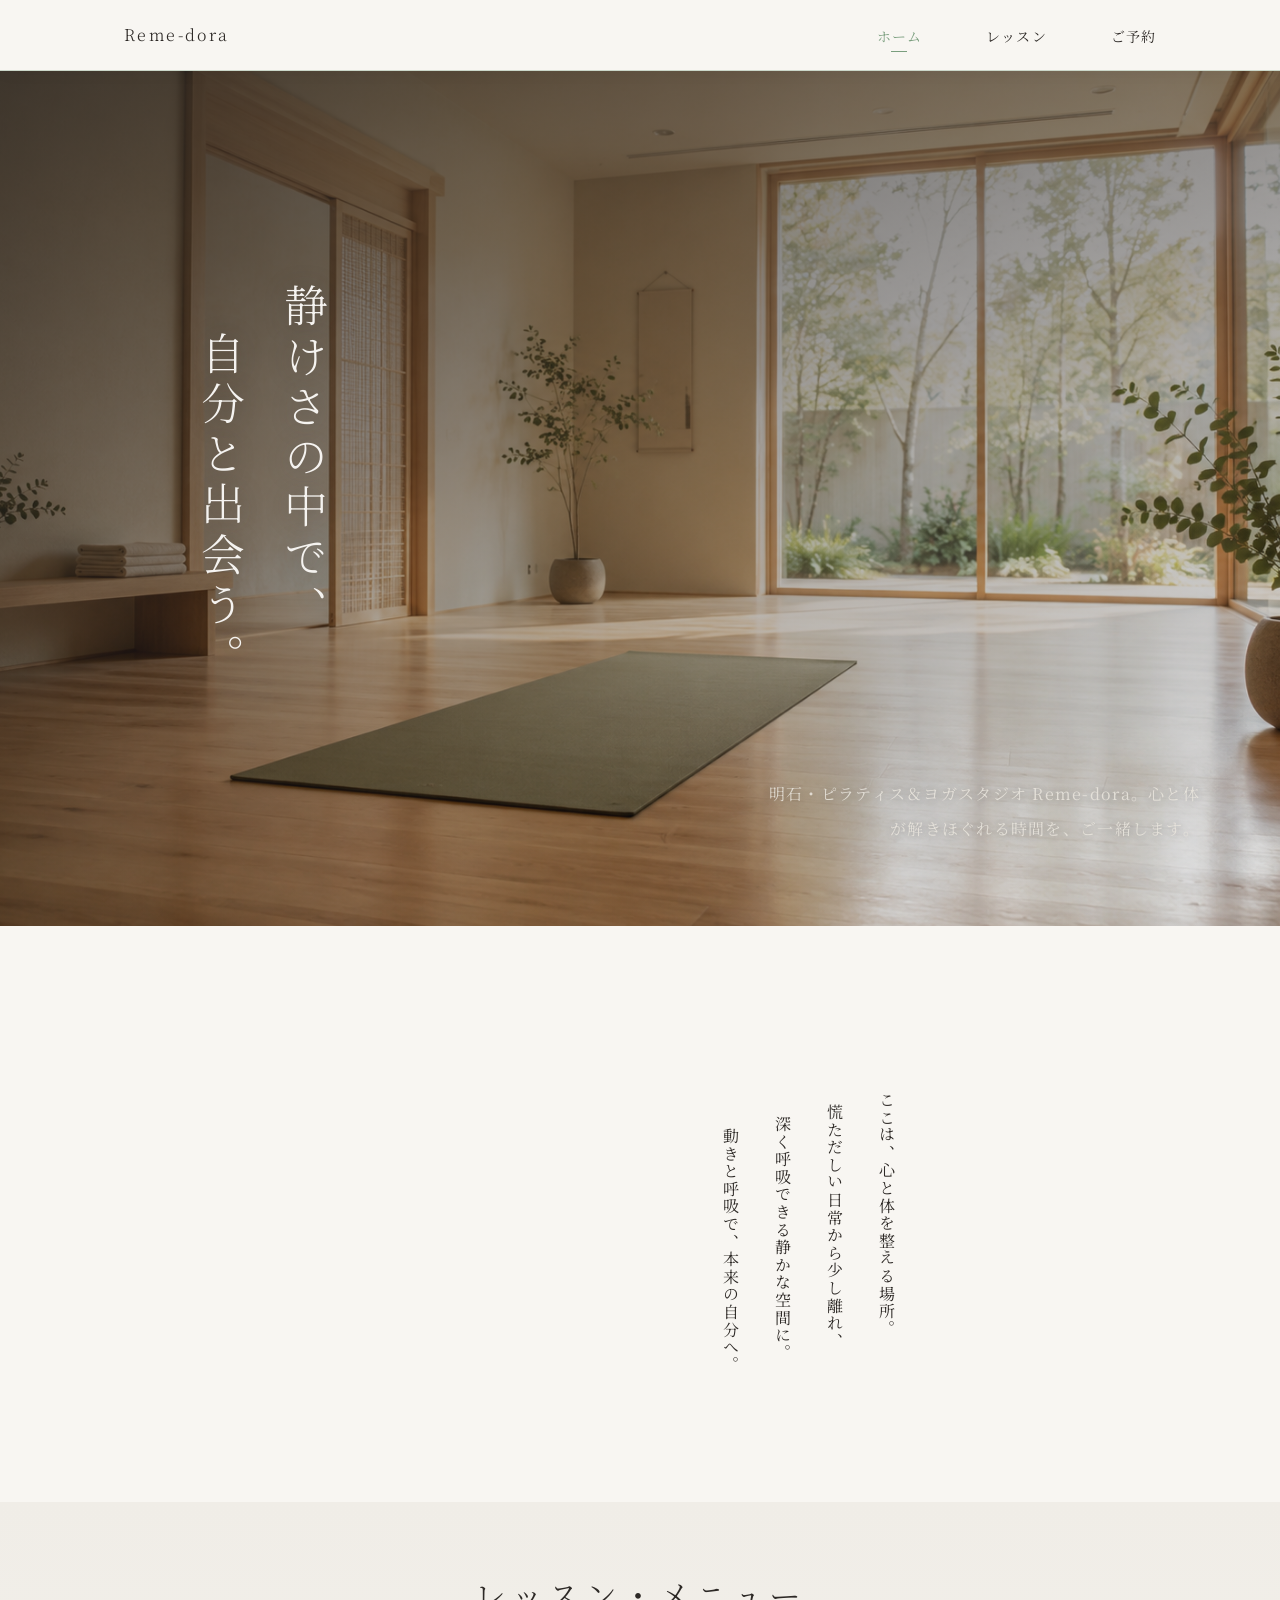
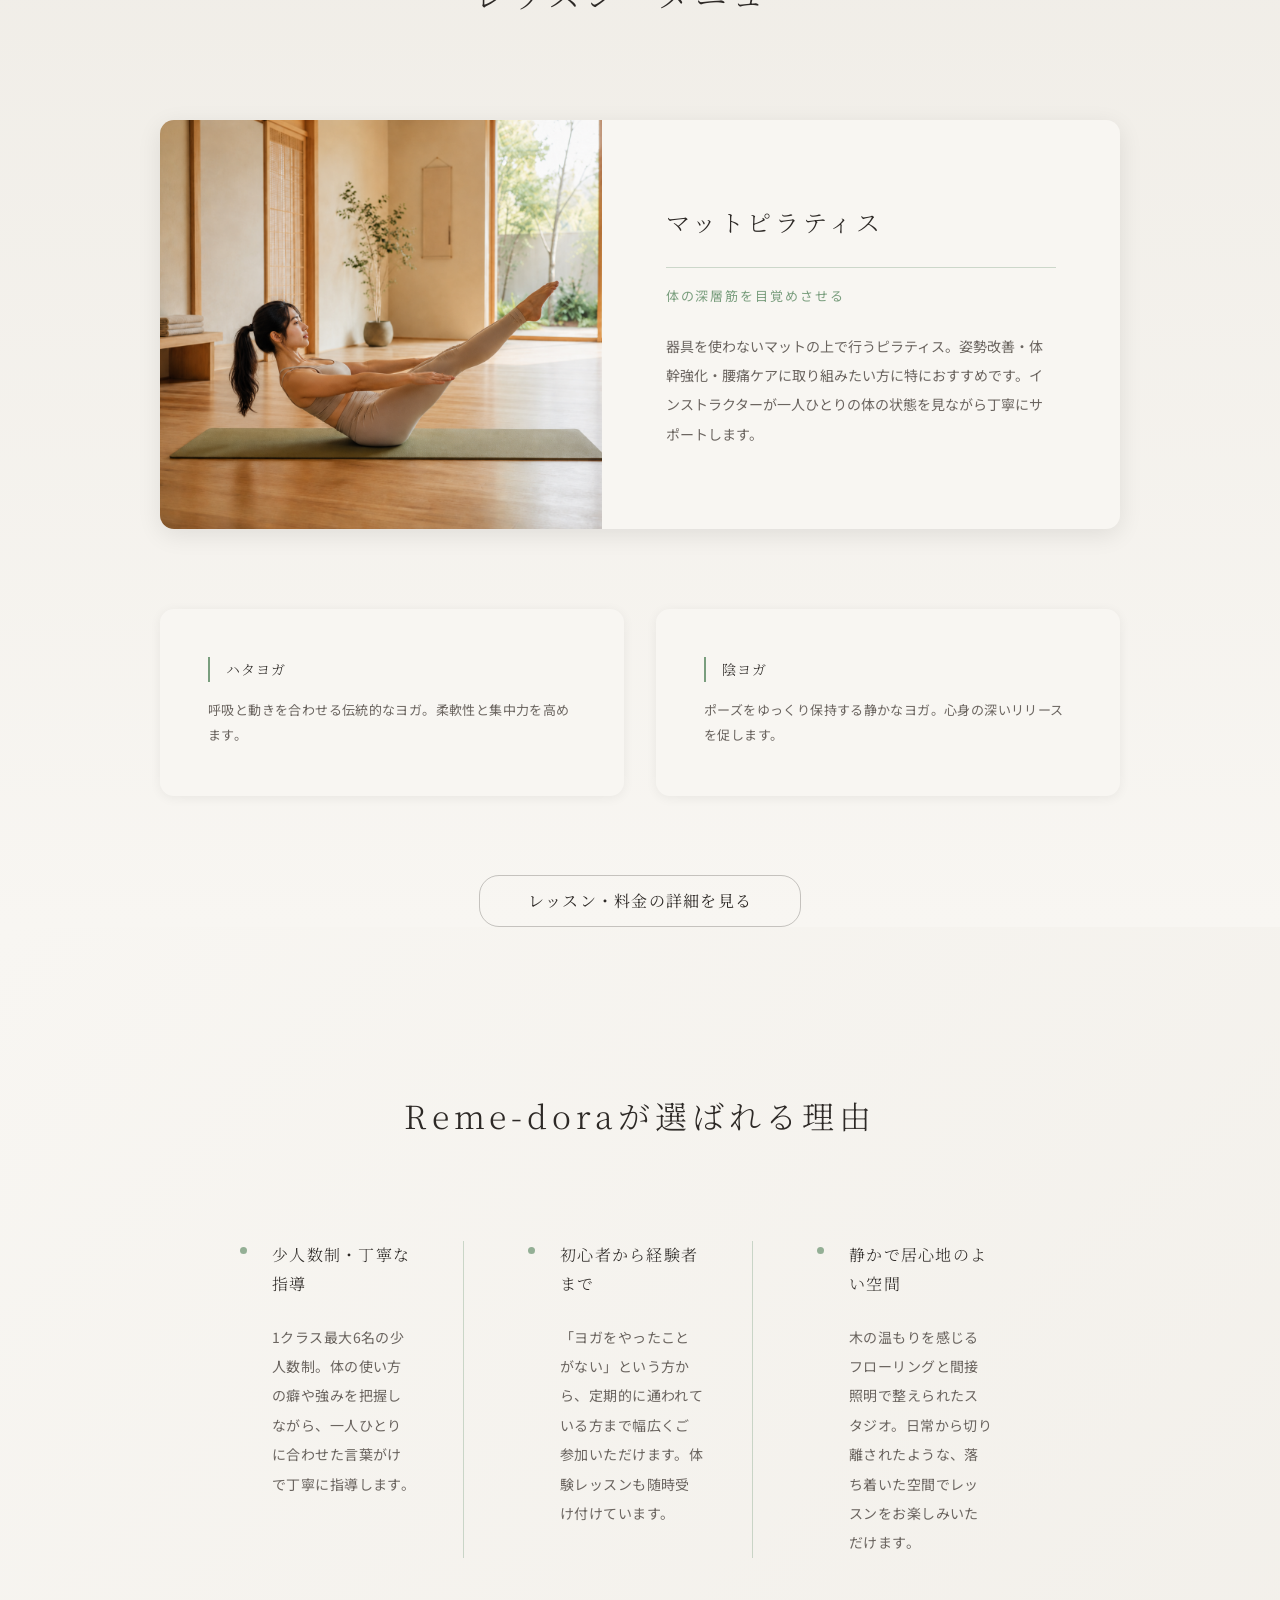
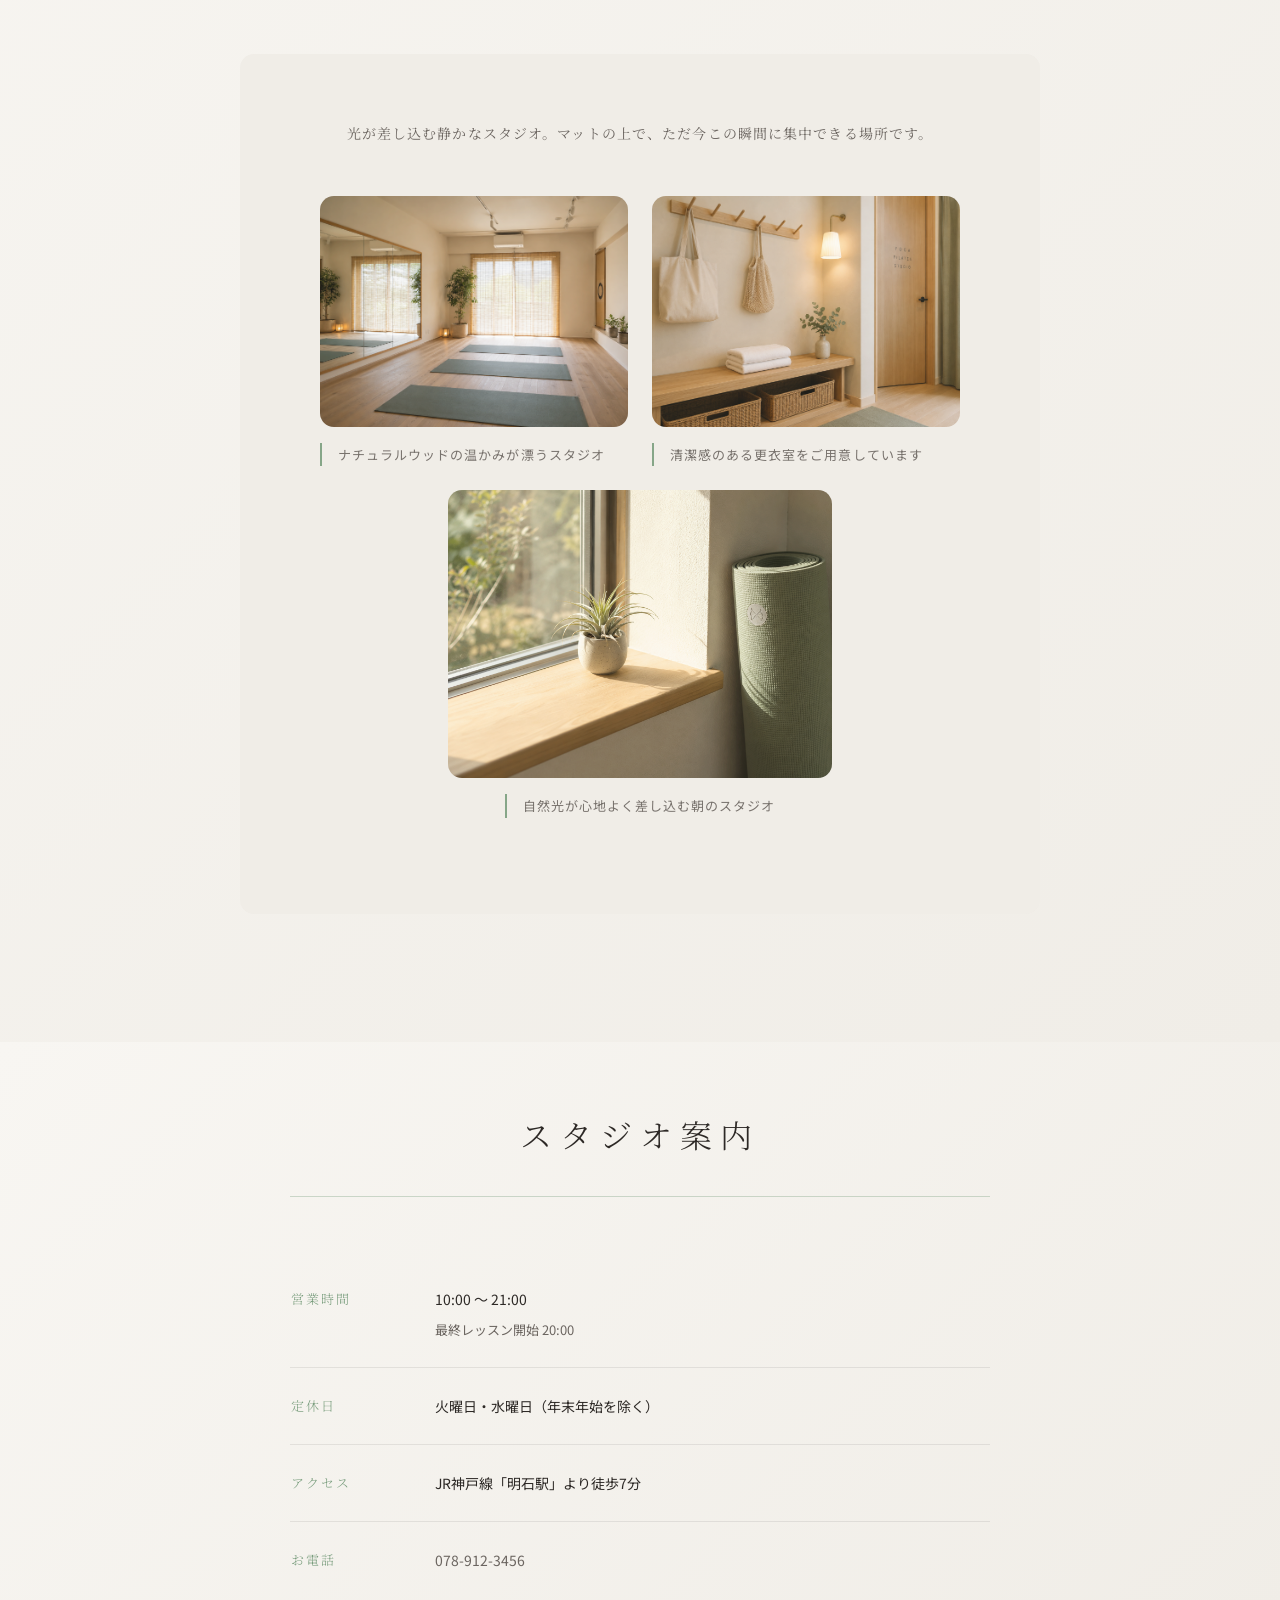
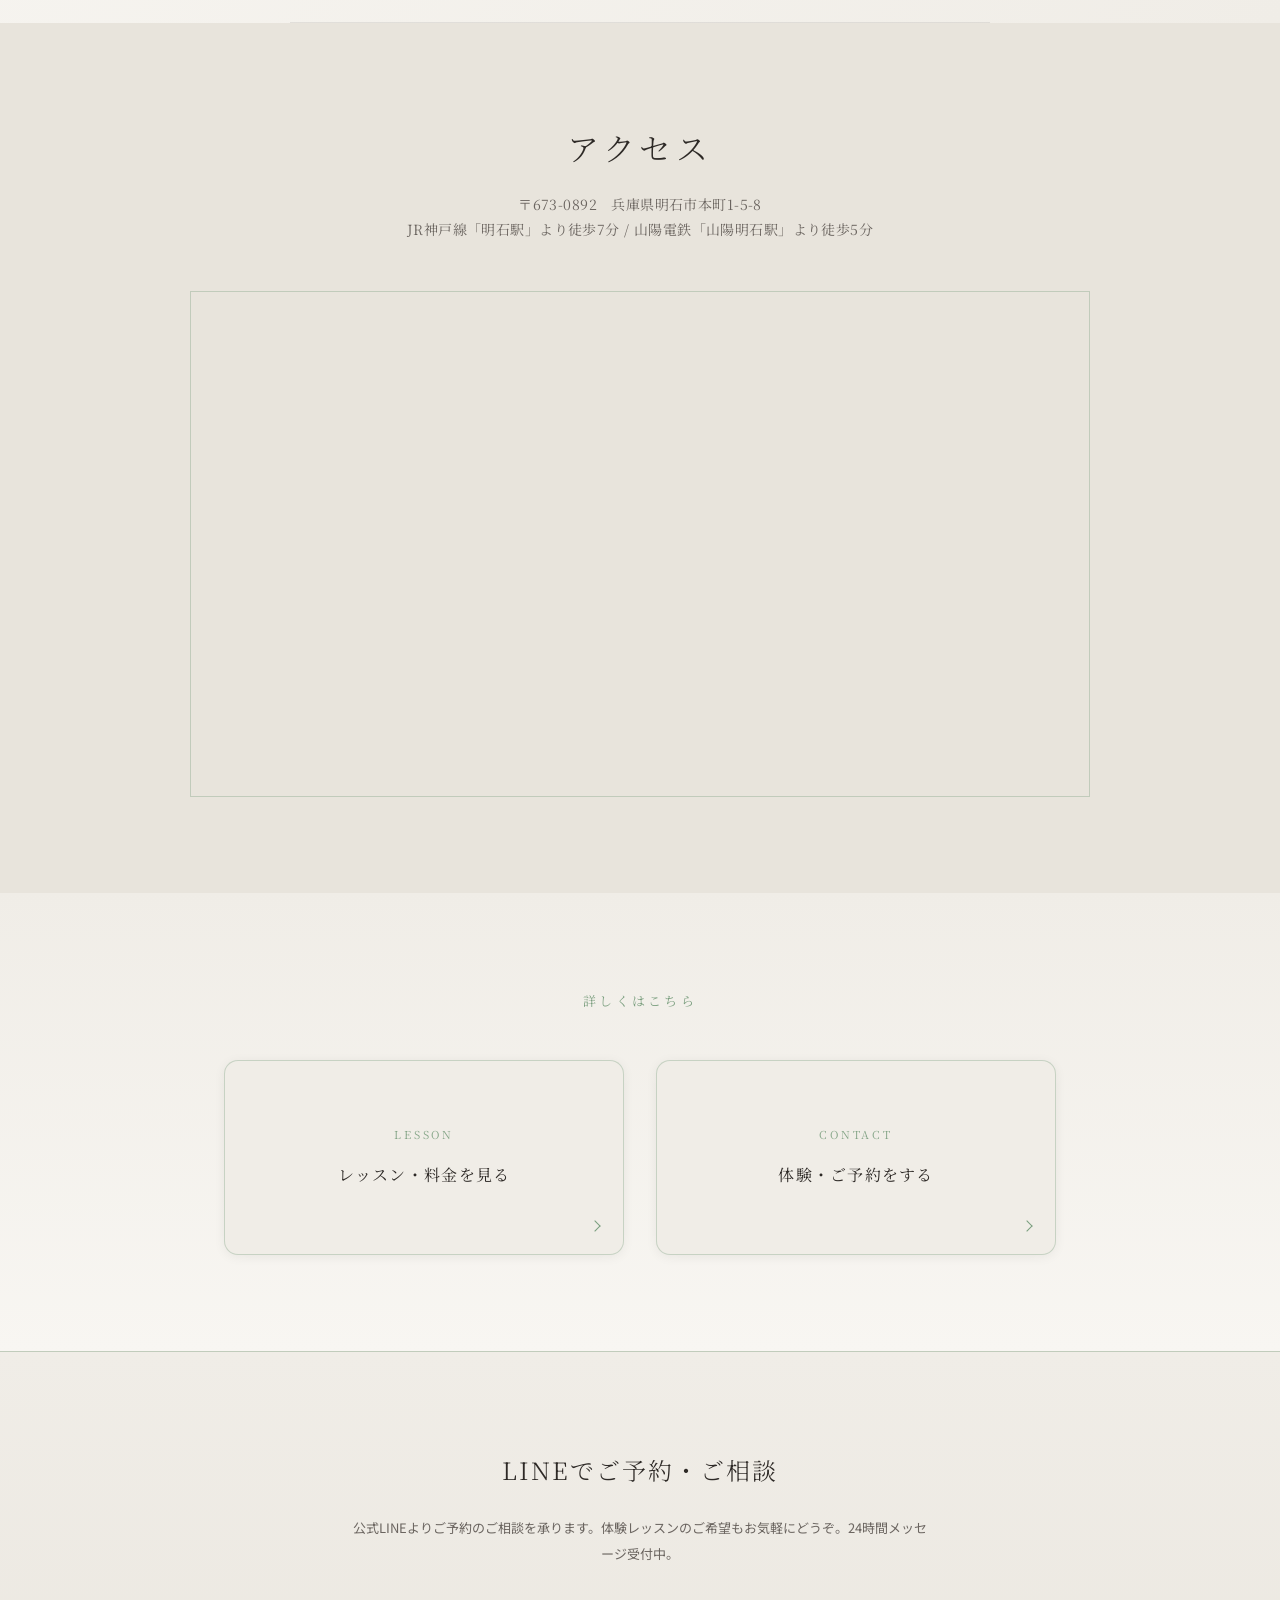
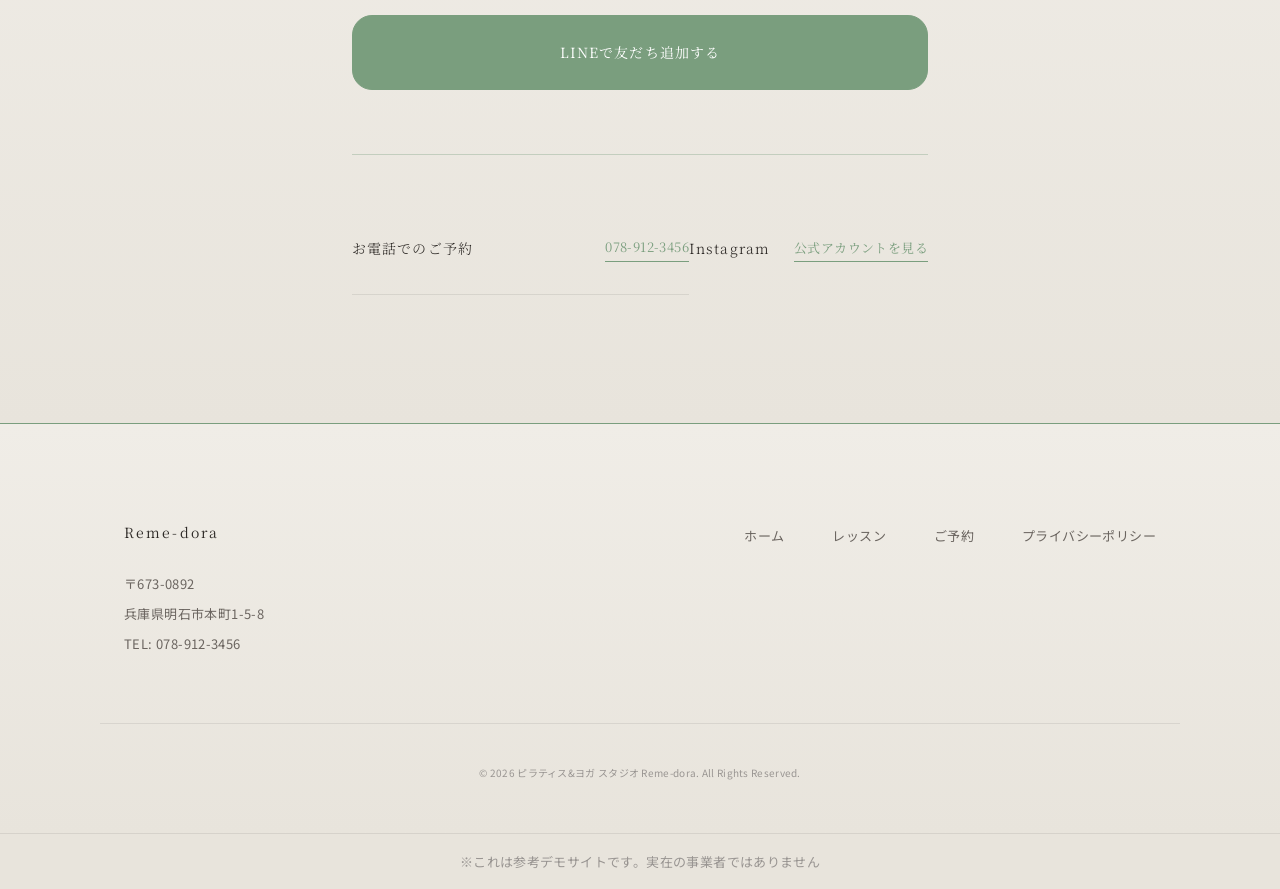
==== index.html @ 35ef763f "Add files via upload" ====
﻿<!DOCTYPE html>
<html lang="ja">
<head>
  <meta charset="UTF-8">
  <meta name="viewport" content="width=device-width, initial-scale=1.0">

  <title>ホーム | ピラティス&ヨガ スタジオ Reme-dora</title>

  <meta name="description" content="明石のピラティス・ヨガスタジオ「Reme-dora」。少人数制で丁寧な指導が受けられます。初心者歓迎。JR明石駅より徒歩7分。">

  <link rel="canonical" href="https://example.com/">

  <meta property="og:title"       content="ホーム | ピラティス&ヨガ スタジオ Reme-dora">
  <meta property="og:description" content="明石のピラティス・ヨガスタジオ「Reme-dora」。心と体が解きほぐれる時間を。">
  <meta property="og:type"        content="website">
  <meta property="og:url"         content="https://example.com/">
  <meta property="og:image"       content="https://example.com/assets/images/ogp.jpg">

  <link rel="icon"             href="assets/images/favicon.ico">
  <link rel="apple-touch-icon" href="assets/images/apple-touch-icon.png">

  <script async src="https://www.googletagmanager.com/gtag/js?id=G-XXXXXXXXXX"></script>
  <script>window.dataLayer=window.dataLayer||[];function gtag(){dataLayer.push(arguments);}gtag('js',new Date());gtag('config','G-XXXXXXXXXX');</script>

  <link rel="preconnect" href="https://fonts.googleapis.com">
  <link rel="preconnect" href="https://fonts.gstatic.com" crossorigin>
  <link href="https://fonts.googleapis.com/css2?family=Noto+Sans+JP:wght@400;700&family=Noto+Serif+JP:wght@300;400;700&display=swap" rel="stylesheet">

  <link rel="stylesheet" href="assets/css/base.css">
  <link rel="stylesheet" href="assets/css/layout.css">
  <link rel="stylesheet" href="assets/css/components.css">
  <link rel="stylesheet" href="assets/css/pages.css">
  <link rel="stylesheet" href="assets/css/utilities.css">
</head>
<body class="site site--yoga-demo page page--home">

  <!-- Loader -->
  <div class="c-loader" aria-hidden="true">
    <div class="c-loader__content">
      <p class="c-loader__text">Remedora</p>
      <div class="c-loader__line"></div>
    </div>
  </div>

  <!-- SECTION START: Header -->
  <header class="l-header">
    <div class="l-header-inner">
      <a href="index.html" class="c-logo">Reme-dora</a>

      <nav class="l-nav-pc" aria-label="グローバルナビゲーション">
        <ul class="l-nav-pc__list">
          <li><a href="index.html"   class="l-nav-pc__link is-current">ホーム</a></li>
          <li><a href="service.html" class="l-nav-pc__link">レッスン</a></li>
          <li><a href="contact.html" class="l-nav-pc__link">ご予約</a></li>
        </ul>
      </nav>

      <button class="c-menu-toggle"
              data-js="menu-toggle"
              aria-label="メニューを開く"
              aria-expanded="false">
        <span class="c-menu-toggle__bar"></span>
        <span class="c-menu-toggle__bar"></span>
        <span class="c-menu-toggle__bar"></span>
      </button>
    </div>
  </header>
  <!-- SECTION END: Header -->

  <!-- SP Navigation (Overlay) -->
  <nav class="l-nav-sp" data-js="mobile-nav" aria-hidden="true" aria-label="モバイルナビゲーション">
    <ul class="l-nav-sp__list">
      <li><a href="index.html"   class="l-nav-sp__link">ホーム</a></li>
      <li><a href="service.html" class="l-nav-sp__link">レッスン</a></li>
      <li><a href="contact.html" class="l-nav-sp__link">ご予約</a></li>
    </ul>
  </nav>

  <main>

    <!-- SECTION START: First View -->
    <section class="p-home-hero" data-section="first-view">
      <div class="p-home-hero__overlay" aria-hidden="true"></div>
      <div class="p-home-hero__content u-reveal">
        <div class="p-home-hero__text-wrap">
          <h1 class="p-home-hero__title"><span>静けさの中で、</span><br><span>自分と出会う。</span></h1>
        </div>
      </div>
      <p class="p-home-hero__sub">明石・ピラティス＆ヨガスタジオ Reme-dora。心と体が解きほぐれる時間を、ご一緒します。</p>
    </section>
    <!-- SECTION END: First View -->

    <!-- SECTION START: Mini About -->
    <section class="p-home-about" data-section="mini-about">
      <div class="p-home-about__inner u-reveal">
        <p class="p-home-about__lead" data-anim="fade-up"><span>ここは、心と体を整える場所。</span><br><span>慌ただしい日常から少し離れ、</span><br><span>深く呼吸できる静かな空間に。</span><br><span>動きと呼吸で、本来の自分へ。</span></p>
      </div>
    </section>
    <!-- SECTION END: Mini About -->

    <!-- SECTION START: Service Preview -->
    <section class="p-home-service" data-section="service-preview">
      <div class="p-home-service__inner u-reveal">
        <h2 class="c-sec-title" data-anim="fade-up">レッスン・メニュー</h2>

        <div class="c-service-grid">

          <!-- Featured service card -->
          <article class="c-service-card c-service-card--featured" data-anim="fade-up" data-anim-delay="1">
            <div class="c-service-card__img-wrap">
              <img src="assets/images/service1.jpg" alt="マットピラティスのレッスン風景" class="c-service-card__img">
            </div>
            <div class="c-service-card__body">
              <h3 class="c-service-card__title">マットピラティス</h3>
              <p class="c-service-card__subtitle">体の深層筋を目覚めさせる</p>
              <p class="c-service-card__text">
                器具を使わないマットの上で行うピラティス。姿勢改善・体幹強化・腰痛ケアに取り組みたい方に特におすすめです。インストラクターが一人ひとりの体の状態を見ながら丁寧にサポートします。
              </p>
            </div>
          </article>

          <div class="c-service-subgrid">

            <article class="c-service-card c-service-card--list" data-anim="fade-up" data-anim-delay="2">
              <div class="c-service-card__img-wrap">
                <img src="assets/images/service2.jpg" alt="ハタヨガのレッスン風景" class="c-service-card__img">
              </div>
              <div class="c-service-card__body">
                <h3 class="c-service-card__title">ハタヨガ</h3>
                <p class="c-service-card__text">呼吸と動きを合わせる伝統的なヨガ。柔軟性と集中力を高めます。</p>
              </div>
            </article>

            <article class="c-service-card c-service-card--list" data-anim="fade-up" data-anim-delay="3">
              <div class="c-service-card__img-wrap">
                <img src="assets/images/service3.jpg" alt="陰ヨガのレッスン風景" class="c-service-card__img">
              </div>
              <div class="c-service-card__body">
                <h3 class="c-service-card__title">陰ヨガ</h3>
                <p class="c-service-card__text">ポーズをゆっくり保持する静かなヨガ。心身の深いリリースを促します。</p>
              </div>
            </article>

          </div>
        </div>

        <div class="p-home-service__btn-wrap" data-anim="fade-up">
          <a href="service.html" class="c-btn c-btn--outline">レッスン・料金の詳細を見る</a>
        </div>
      </div>
    </section>
    <!-- SECTION END: Service Preview -->

    <!-- SECTION START: Reason Mini -->
    <section class="p-home-reason" data-section="reason-mini">
      <div class="p-home-reason__inner u-reveal">
        <h2 class="c-sec-title" data-anim="fade-up">Reme-doraが選ばれる理由</h2>

        <div class="c-reason-timeline">

          <div class="c-reason-item" data-anim="fade-up" data-anim-delay="1">
            <h3 class="c-reason-item__heading">少人数制・丁寧な指導</h3>
            <p class="c-reason-item__text">
              1クラス最大6名の少人数制。体の使い方の癖や強みを把握しながら、一人ひとりに合わせた言葉がけで丁寧に指導します。
            </p>
          </div>

          <div class="c-reason-item" data-anim="fade-up" data-anim-delay="2">
            <h3 class="c-reason-item__heading">初心者から経験者まで</h3>
            <p class="c-reason-item__text">
              「ヨガをやったことがない」という方から、定期的に通われている方まで幅広くご参加いただけます。体験レッスンも随時受け付けています。
            </p>
          </div>

          <div class="c-reason-item" data-anim="fade-up" data-anim-delay="3">
            <h3 class="c-reason-item__heading">静かで居心地のよい空間</h3>
            <p class="c-reason-item__text">
              木の温もりを感じるフローリングと間接照明で整えられたスタジオ。日常から切り離されたような、落ち着いた空間でレッスンをお楽しみいただけます。
            </p>
          </div>

        </div>

        <!-- Interior Gallery -->
        <div class="p-home-reason__interior u-reveal">
          <p class="p-home-reason__interior-lead" data-anim="fade-up" data-anim-delay="1">
            光が差し込む静かなスタジオ。マットの上で、ただ今この瞬間に集中できる場所です。
          </p>
          <div class="c-interior-gallery" data-anim="fade-in" data-anim-delay="2">
            <figure class="c-interior-item">
              <img src="assets/images/interior1.jpg" alt="スタジオ内観・全景" class="c-interior-item__img">
              <figcaption class="c-interior-item__caption">ナチュラルウッドの温かみが漂うスタジオ</figcaption>
            </figure>
            <figure class="c-interior-item">
              <img src="assets/images/interior2.jpg" alt="更衣室・待合スペース" class="c-interior-item__img">
              <figcaption class="c-interior-item__caption">清潔感のある更衣室をご用意しています</figcaption>
            </figure>
            <figure class="c-interior-item">
              <img src="assets/images/interior3.jpg" alt="スタジオ窓際の様子" class="c-interior-item__img">
              <figcaption class="c-interior-item__caption">自然光が心地よく差し込む朝のスタジオ</figcaption>
            </figure>
          </div>
        </div>
      </div>
    </section>
    <!-- SECTION END: Reason Mini -->

    <!-- SECTION START: Business Info -->
    <section class="p-home-bizinfo" data-section="business-info">
      <div class="p-home-bizinfo__inner u-reveal">
        <h2 class="p-home-bizinfo__title" data-anim="fade-up">スタジオ案内</h2>
        <table class="c-bizinfo-table">
          <tbody>
            <tr>
              <th scope="row">営業時間</th>
              <td>
                10:00 〜 21:00
                <span class="c-bizinfo-table__sub">最終レッスン開始 20:00</span>
              </td>
            </tr>
            <tr>
              <th scope="row">定休日</th>
              <td>火曜日・水曜日（年末年始を除く）</td>
            </tr>
            <tr>
              <th scope="row">アクセス</th>
              <td>JR神戸線「明石駅」より徒歩7分</td>
            </tr>
            <tr>
              <th scope="row">お電話</th>
              <td>
                <a href="tel:0789123456" class="l-footer__tel">078-912-3456</a>
              </td>
            </tr>
          </tbody>
        </table>
      </div>
    </section>
    <!-- SECTION END: Business Info -->

    <!-- SECTION START: Access / Map -->
    <section class="p-home-map" data-section="access-map">
      <div class="p-home-map__inner u-reveal">
        <h2 class="p-home-map__title" data-anim="fade-up">アクセス</h2>
        <p class="p-home-map__address" data-anim="fade-up" data-anim-delay="1">
          〒673-0892　兵庫県明石市本町1-5-8<br>
          JR神戸線「明石駅」より徒歩7分 / 山陽電鉄「山陽明石駅」より徒歩5分
        </p>
        <div class="c-map-wrap" data-anim="fade-in" data-anim-delay="2">
          <iframe
            src="https://www.google.com/maps/embed?pb=YOUR_MAP_EMBED_URL"
            width="600"
            height="450"
            style="border:0;"
            allowfullscreen=""
            loading="lazy"
            referrerpolicy="no-referrer-when-downgrade"
            title="スタジオ Reme-dora 地図">
          </iframe>
        </div>
      </div>
    </section>
    <!-- SECTION END: Access / Map -->

    <!-- SECTION START: Page Links -->
    <section class="p-home-pagelinks" data-section="page-links">
      <div class="p-home-pagelinks__inner u-reveal">
        <p class="p-home-pagelinks__eyebrow" data-anim="fade-up">詳しくはこちら</p>
        <div class="c-pagelinks-grid">

          <a href="service.html" class="c-pagelink-item" data-anim="fade-up" data-anim-delay="1">
            <span class="c-pagelink-item__en">Lesson</span>
            <span class="c-pagelink-item__label">レッスン・料金を見る</span>
            <span class="c-pagelink-item__arrow" aria-hidden="true"></span>
          </a>

          <a href="contact.html" class="c-pagelink-item" data-anim="fade-up" data-anim-delay="2">
            <span class="c-pagelink-item__en">Contact</span>
            <span class="c-pagelink-item__label">体験・ご予約をする</span>
            <span class="c-pagelink-item__arrow" aria-hidden="true"></span>
          </a>

        </div>
      </div>
    </section>
    <!-- SECTION END: Page Links -->

    <!-- SECTION START: Contact Strip -->
    <section class="p-home-connect" data-section="contact-strip">
      <div class="p-home-connect__inner u-reveal">
        <div class="c-connect-grid">

          <div class="c-connect-item c-connect-item--main" data-anim="fade-up" data-anim-delay="1">
            <h3 class="c-connect-item__heading">LINEでご予約・ご相談</h3>
            <p class="c-connect-item__text">公式LINEよりご予約のご相談を承ります。体験レッスンのご希望もお気軽にどうぞ。24時間メッセージ受付中。</p>
            <a href="#" class="c-connect-item__btn">LINEで友だち追加する</a>
          </div>

          <div class="c-connect-item" data-anim="fade-up" data-anim-delay="2">
            <h3 class="c-connect-item__heading">お電話でのご予約</h3>
            <p class="c-connect-item__text">営業時間内にお気軽にご連絡ください。</p>
            <a href="tel:0789123456" class="c-connect-item__btn">078-912-3456</a>
          </div>

          <div class="c-connect-item" data-anim="fade-up" data-anim-delay="3">
            <h3 class="c-connect-item__heading">Instagram</h3>
            <p class="c-connect-item__text">レッスン情報・スタジオの様子を随時更新中。</p>
            <a href="#" class="c-connect-item__btn">公式アカウントを見る</a>
          </div>

        </div>
      </div>
    </section>
    <!-- SECTION END: Contact Strip -->

  </main>

  <!-- SECTION START: Footer -->
  <footer class="l-footer" data-section="footer">
    <div class="l-footer-inner">
      <div class="l-footer-info">
        <span class="l-footer__logo">Reme-dora</span>
        <p class="l-footer__address">
          〒673-0892<br>
          兵庫県明石市本町1-5-8<br>
          TEL: <a href="tel:0789123456" class="l-footer__tel">
            078-912-3456
          </a>
        </p>
      </div>
      <nav class="l-footer-links" aria-label="フッターナビゲーション">
        <ul class="l-footer__nav">
          <li><a href="index.html"   class="l-footer__nav-link">ホーム</a></li>
          <li><a href="service.html" class="l-footer__nav-link">レッスン</a></li>
          <li><a href="contact.html" class="l-footer__nav-link">ご予約</a></li>
          <li><a href="privacy.html" class="l-footer__nav-link">プライバシーポリシー</a></li>
        </ul>
      </nav>
    </div>
    <div class="l-footer-copy">
      <small>&copy; 2026 ピラティス&ヨガ スタジオ Reme-dora. All Rights Reserved.</small>
    </div>
  </footer>
  <!-- SECTION END: Footer -->

  <p class="p-demo-notice">※これは参考デモサイトです。実在の事業者ではありません</p>

  <script src="assets/js/main.js"></script>
</body>
</html>
---- assets/css/base.css ----
@charset "UTF-8";

/* ==============================================
   base.css — CSS変数・リセット・基本タイポグラフィ
   ピラティス&ヨガ スタジオ 凪（なぎ）用テーマ
   案件適用時は :root の変数値のみを変更すること
============================================== */

:root {
  /* --- Color ---
     ウォームナチュラルテーマ。セージグリーン × オフホワイト */
  --color-bg:            #f8f6f2;
  --color-bg-dark:       #f0ede7;
  --color-bg-deep:       #e8e4dc;
  --color-bg-surface:    rgba(0, 0, 0, 0.025);
  --color-text:          #2d2926;
  --color-text-sub:      #6b6560;
  --color-primary:       #7a9e7e;
  --color-primary-hover: #5e8463;
  --color-border-gold:   rgba(122, 158, 126, 0.35);
  --color-border-light:  rgba(0, 0, 0, 0.08);
  --color-white:         #ffffff;
  --color-error:         #c0392b;

  /* --- Typography --- */
  --font-serif:  "Noto Serif JP", "Yu Mincho", serif;
  --font-sans:   "Noto Sans JP", sans-serif;

  --font-size-xs:   0.8125rem;
  --font-size-sm:   0.875rem;
  --font-size-base: 1rem;
  --font-size-lg:   1.125rem;
  --font-size-xl:   1.5rem;
  --font-size-2xl:  2rem;

  --line-height-base:  1.8;
  --line-height-tight: 1.4;
  --line-height-loose: 2.2;

  --letter-spacing-tight:  0.03em;
  --letter-spacing-base:   0.08em;
  --letter-spacing-wide:   0.15em;
  --letter-spacing-wider:  0.25em;

  /* --- Spacing --- */
  --space-1:  0.5rem;
  --space-2:  1rem;
  --space-3:  1.5rem;
  --space-4:  2rem;
  --space-6:  3rem;
  --space-8:  4rem;
  --space-10: 5rem;
  --space-12: 6rem;
  --space-16: 8rem;

  /* --- Layout --- */
  --container-max:    1080px;
  --container-wide:    960px;
  --container-narrow:  760px;
  --header-height:     4.375rem;

  /* --- Shape & Motion --- */
  --radius-sm:       0.5rem;
  --radius-md:       0.875rem;
  --transition-base: 0.3s ease;
  --transition-slow: 0.8s cubic-bezier(0.25, 0.46, 0.45, 0.94);

  /* --- Extended Typography --- */
  --font-weight-heading: 300;
  --font-weight-body:    400;

  /* --- Radius Extended --- */
  --radius-lg:   1.25rem;
  --radius-pill: 9999px;

  /* --- Shadow --- */
  --shadow-sm: 0 2px 12px rgba(0, 0, 0, 0.06);
  --shadow-md: 0 6px 24px rgba(0, 0, 0, 0.09);

  /* --- Section Padding --- */
  --section-padding-y:    var(--space-12);
  --section-padding-y-lg: var(--space-16);

  /* --- Button Shape --- */
  --btn-radius:             var(--radius-lg);
  --btn-padding-inline:     var(--space-6);
  --btn-min-height:         3.25rem;
  --color-btn-primary-text: var(--color-white);

  /* --- Semantic Border --- */
  --color-border-btn: rgba(45, 41, 38, 0.25);

  /* --- Header / Footer --- */
  --color-header-bg:   rgba(248, 246, 242, 0.96);
  --color-footer-text: #6b6560;
  --color-footer-copy: #999592;

  /* --- Interaction --- */
  --color-primary-subtle: rgba(122, 158, 126, 0.12);

  /* --- Home Hero Overlay --- */
  --color-hero-title:         #f5f3f0;
  --color-hero-sub:           #e8e4dc;
  --color-hero-overlay-start: rgba(45, 41, 38, 0.82);
  --color-hero-overlay-mid:   rgba(45, 41, 38, 0.38);
  --color-hero-overlay-end:   rgba(45, 41, 38, 0.05);

  /* --- Interior Page Hero --- */
  --color-page-hero-title: var(--color-text);
}

/* -----------------------------------------------
   Reset
----------------------------------------------- */
*,
*::before,
*::after {
  box-sizing: border-box;
}

html {
  scroll-behavior: smooth;
  scroll-padding-top: var(--header-height);
}

body {
  margin: 0;
  font-family: var(--font-sans);
  font-size: var(--font-size-base);
  line-height: var(--line-height-base);
  color: var(--color-text);
  background-color: var(--color-bg);
  -webkit-font-smoothing: antialiased;
}

img {
  max-width: 100%;
  height: auto;
  display: block;
}

a {
  text-decoration: none;
  color: inherit;
  transition: opacity var(--transition-base);
}

ul,
ol {
  margin: 0;
  padding: 0;
  list-style: none;
}

h1, h2, h3, h4, h5, h6 {
  margin: 0;
  font-weight: var(--font-weight-heading);
}

p {
  margin: 0;
}

button {
  cursor: pointer;
  background: none;
  border: none;
  padding: 0;
  font: inherit;
  color: inherit;
}

input,
textarea,
select {
  font: inherit;
  color: inherit;
}
---- assets/css/layout.css ----
@charset "UTF-8";

/* ==============================================
   layout.css — コンテナ・ヘッダー・ナビ・フッター
============================================== */

/* -----------------------------------------------
   Container / Section
----------------------------------------------- */
.l-container {
  width: 100%;
  max-width: var(--container-max);
  margin-inline: auto;
  padding-inline: var(--space-3);
}

.l-container--wide {
  max-width: var(--container-wide);
}

.l-container--narrow {
  max-width: var(--container-narrow);
}

.l-section {
  padding-block: var(--space-10);
  padding-inline: var(--space-2);
}

@media (min-width: 48rem) {
  .l-section {
    padding-block: var(--space-12);
    padding-inline: var(--space-4);
  }
}

/* -----------------------------------------------
   Header
----------------------------------------------- */
.l-header {
  position: sticky;
  top: 0;
  z-index: 1100;
  background-color: var(--color-header-bg);
  backdrop-filter: blur(8px);
  -webkit-backdrop-filter: blur(8px);
  border-bottom: 1px solid var(--color-border-gold);
}

.l-header-inner {
  display: flex;
  justify-content: space-between;
  align-items: center;
  height: var(--header-height);
  max-width: var(--container-max);
  margin-inline: auto;
  padding-inline: var(--space-3);
}

/* -----------------------------------------------
   Logo
----------------------------------------------- */
.c-logo {
  font-family: var(--font-serif);
  font-size: var(--font-size-base);
  font-weight: var(--font-weight-heading);
  letter-spacing: var(--letter-spacing-wide);
  color: var(--color-text);
}

/* -----------------------------------------------
   PC Navigation
----------------------------------------------- */
.l-nav-pc {
  display: none;
}

@media (min-width: 48rem) {
  .l-nav-pc {
    display: block;
  }
}

.l-nav-pc__list {
  display: flex;
  gap: var(--space-8);
  align-items: center;
}

.l-nav-pc__link {
  font-family: var(--font-serif);
  font-size: 0.9375rem;
  font-weight: normal;
  letter-spacing: var(--letter-spacing-base);
  color: var(--color-text);
  transition: color var(--transition-base);
  position: relative;
  padding-bottom: 0.4rem;
}

.l-nav-pc__link:hover,
.l-nav-pc__link.is-current {
  color: var(--color-primary);
  opacity: 1;
}

.l-nav-pc__link.is-current::after {
  content: "";
  position: absolute;
  bottom: 0;
  left: 50%;
  transform: translateX(-50%);
  width: 1rem;
  height: 1px;
  background-color: var(--color-primary);
}

/* -----------------------------------------------
   Menu Toggle (SP)
----------------------------------------------- */
.c-menu-toggle {
  display: flex;
  flex-direction: column;
  justify-content: center;
  align-items: center;
  gap: 0.375rem;
  width: 2.5rem;
  height: 2.5rem;
}

@media (min-width: 48rem) {
  .c-menu-toggle {
    display: none;
  }
}

.c-menu-toggle__bar {
  width: 1.5rem;
  height: 2px;
  background-color: var(--color-text);
  transition: var(--transition-base);
}

.c-menu-toggle[aria-expanded="true"] .c-menu-toggle__bar:nth-child(1) {
  transform: translateY(0.5rem) rotate(45deg);
}

.c-menu-toggle[aria-expanded="true"] .c-menu-toggle__bar:nth-child(2) {
  opacity: 0;
}

.c-menu-toggle[aria-expanded="true"] .c-menu-toggle__bar:nth-child(3) {
  transform: translateY(-0.5rem) rotate(-45deg);
}

/* -----------------------------------------------
   SP Navigation (Overlay)
----------------------------------------------- */
.l-nav-sp {
  position: fixed;
  inset: 0;
  z-index: 1050;
  background-color: var(--color-bg-deep);
  border-top: 1px solid var(--color-border-gold);
  display: flex;
  justify-content: center;
  align-items: center;
  opacity: 0;
  visibility: hidden;
  transition: opacity var(--transition-base), visibility var(--transition-base);
}

.l-nav-sp[aria-hidden="false"] {
  opacity: 1;
  visibility: visible;
}

.l-nav-sp__list {
  display: flex;
  flex-direction: column;
  align-items: center;
  gap: var(--space-6);
}

.l-nav-sp__link {
  font-family: var(--font-serif);
  font-size: var(--font-size-lg);
  letter-spacing: var(--letter-spacing-wide);
  color: var(--color-text);
  display: block;
  padding-bottom: var(--space-2);
  border-bottom: 1px solid var(--color-border-light);
  min-width: 12rem;
  text-align: center;
  transition: color var(--transition-base);
}

.l-nav-sp__link:hover {
  color: var(--color-primary);
  opacity: 1;
}

/* -----------------------------------------------
   Footer
----------------------------------------------- */
.l-footer {
  background: linear-gradient(180deg, var(--color-bg-dark) 0%, var(--color-bg-deep) 100%);
  color: var(--color-footer-text);
  padding-block: var(--space-10) var(--space-4);
  border-top: 2px solid var(--color-primary);
}

.l-footer-inner {
  display: flex;
  flex-direction: column;
  gap: var(--space-8);
  max-width: var(--container-max);
  margin-inline: auto;
  padding-inline: var(--space-3);
  border-bottom: 1px solid var(--color-border-light);
  padding-bottom: var(--space-8);
  margin-bottom: var(--space-4);
}

@media (min-width: 48rem) {
  .l-footer-inner {
    flex-direction: row;
    justify-content: space-between;
    align-items: flex-start;
  }

  .l-footer {
    padding-block: var(--space-12) var(--space-6);
  }
}

.l-footer-info {
  text-align: center;
}

@media (min-width: 48rem) {
  .l-footer-info {
    text-align: left;
  }
}

.l-footer__logo {
  font-family: var(--font-serif);
  font-size: var(--font-size-xl);
  color: var(--color-text);
  letter-spacing: var(--letter-spacing-wide);
  margin-bottom: var(--space-3);
  display: block;
}

.l-footer__address {
  font-size: var(--font-size-sm);
  line-height: 2;
  letter-spacing: var(--letter-spacing-tight);
}

.l-footer__tel {
  color: var(--color-footer-text);
  transition: color var(--transition-base);
}

.l-footer__tel:hover {
  color: var(--color-primary);
  opacity: 1;
}

.l-footer-links {
  text-align: center;
}

@media (min-width: 48rem) {
  .l-footer-links {
    text-align: right;
  }
}

.l-footer__nav {
  display: flex;
  flex-direction: column;
  gap: var(--space-3);
}

@media (min-width: 48rem) {
  .l-footer__nav {
    flex-direction: row;
    gap: var(--space-6);
  }
}

.l-footer__nav-link {
  font-size: 0.9375rem;
  letter-spacing: var(--letter-spacing-tight);
  color: var(--color-footer-text);
  transition: color var(--transition-base);
}

.l-footer__nav-link:hover {
  color: var(--color-primary);
  opacity: 1;
}

.l-footer-copy {
  text-align: center;
  max-width: var(--container-max);
  margin-inline: auto;
  padding-inline: var(--space-3);
}

.l-footer-copy small {
  font-size: var(--font-size-xs);
  color: var(--color-footer-copy);
  letter-spacing: var(--letter-spacing-tight);
}
---- assets/css/components.css ----
@charset "UTF-8";

/* ==============================================
   components.css — 再利用可能なUIコンポーネント
============================================== */

/* -----------------------------------------------
   Section Title
----------------------------------------------- */
.c-sec-title {
  font-family: var(--font-serif);
  font-size: var(--font-size-xl);
  font-weight: var(--font-weight-heading);
  text-align: center;
  letter-spacing: var(--letter-spacing-wide);
  color: var(--color-text);
  margin-bottom: var(--space-6);
  position: relative;
}

.c-sec-title::after {
  content: "";
  display: block;
  width: 1.875rem;
  height: 1px;
  background-color: var(--color-primary);
  margin: var(--space-2) auto 0;
}

@media (min-width: 48rem) {
  .c-sec-title {
    font-size: var(--font-size-2xl);
    margin-bottom: var(--space-8);
  }
}

/* -----------------------------------------------
   Buttons
----------------------------------------------- */
.c-btn {
  display: inline-flex;
  justify-content: center;
  align-items: center;
  min-height: var(--btn-min-height);
  padding-block: 0;
  padding-inline: var(--btn-padding-inline);
  font-family: var(--font-serif);
  font-size: var(--font-size-base);
  letter-spacing: var(--letter-spacing-base);
  border: 1px solid transparent;
  border-radius: var(--btn-radius);
  transition: background-color var(--transition-base), border-color var(--transition-base), color var(--transition-base);
}

.c-btn--primary {
  background-color: var(--color-primary);
  color: var(--color-btn-primary-text);
  border-color: var(--color-primary);
}

.c-btn--primary:hover {
  background-color: var(--color-primary-hover);
  border-color: var(--color-primary-hover);
  opacity: 1;
}

.c-btn--outline {
  background-color: transparent;
  color: var(--color-text);
  border-color: var(--color-border-btn);
}

.c-btn--outline:hover {
  background-color: var(--color-primary);
  border-color: var(--color-primary);
  color: var(--color-white);
  opacity: 1;
}

.c-btn--gold {
  background-color: transparent;
  color: var(--color-primary);
  border-color: var(--color-primary);
}

.c-btn--gold:hover {
  background-color: var(--color-primary);
  color: var(--color-btn-primary-text);
  opacity: 1;
}

.c-btn--block {
  display: flex;
  width: 100%;
  max-width: 21.25rem;
  margin-inline: auto;
}

/* -----------------------------------------------
   Page Hero (interior pages: SERVICE / CONTACT / PRIVACY)
----------------------------------------------- */
.c-page-hero {
  background: linear-gradient(to bottom, var(--color-bg-deep) 0%, var(--color-bg-dark) 100%);
  padding-top: var(--space-12);
  padding-bottom: var(--space-8);
  padding-inline: var(--space-3);
  position: relative;
  overflow: hidden;
  text-align: center;
}

.c-page-hero::before {
  content: "";
  position: absolute;
  top: 0;
  left: 50%;
  transform: translateX(-50%);
  width: 1px;
  height: 2.5rem;
  background-color: var(--color-primary);
}

.c-page-hero__inner {
  max-width: var(--container-narrow);
  margin-inline: auto;
  display: flex;
  flex-direction: column;
  align-items: center;
  gap: 0.8rem;
}

.c-page-hero__en {
  font-family: var(--font-serif);
  font-size: var(--font-size-xs);
  letter-spacing: var(--letter-spacing-wider);
  color: var(--color-primary);
  text-transform: uppercase;
  margin: 0;
}

.c-page-hero__title {
  font-family: var(--font-serif);
  font-size: var(--font-size-xl);
  font-weight: var(--font-weight-heading);
  letter-spacing: var(--letter-spacing-wide);
  color: var(--color-page-hero-title);
  margin: 0;
}

.c-page-hero__sub {
  font-family: var(--font-serif);
  font-size: var(--font-size-sm);
  letter-spacing: var(--letter-spacing-base);
  color: var(--color-text-sub);
  margin: 0;
  position: relative;
  padding-top: var(--space-3);
}

.c-page-hero__sub::before {
  content: "";
  position: absolute;
  top: 0;
  left: 50%;
  transform: translateX(-50%);
  width: 1.5rem;
  height: 1px;
  background-color: var(--color-primary);
  opacity: 0.6;
}

@media (min-width: 48rem) {
  .c-page-hero {
    padding-top: var(--space-16);
    padding-bottom: var(--space-10);
  }

  .c-page-hero::before {
    height: 3.75rem;
  }

  .c-page-hero__title {
    font-size: var(--font-size-2xl);
  }

  .c-page-hero__sub {
    font-size: var(--font-size-base);
    padding-top: var(--space-4);
  }
}

/* -----------------------------------------------
   Service Card (HOME Service Preview)
----------------------------------------------- */
.c-service-grid {
  display: flex;
  flex-direction: column;
  gap: var(--space-6);
}

.c-service-card {
  display: flex;
  flex-direction: column;
  align-items: center;
}

.c-service-card--featured {
  border-bottom: 1px solid var(--color-border-light);
  padding-bottom: var(--space-6);
}

.c-service-subgrid {
  display: grid;
  grid-template-columns: 1fr;
  gap: var(--space-6);
}

@media (min-width: 48rem) {
  .c-service-subgrid {
    grid-template-columns: 1fr 1fr;
  }
}

.c-service-card--list {
  flex-direction: row;
  align-items: center;
  gap: var(--space-3);
}

.c-service-card__img-wrap {
  width: 13.75rem;
  height: 13.75rem;
  border: 1px solid var(--color-border-gold);
  border-radius: 50%;
  padding: 0.375rem;
  display: flex;
  align-items: center;
  justify-content: center;
  margin: 0 auto var(--space-4);
  flex-shrink: 0;
}

.c-service-card--list .c-service-card__img-wrap {
  width: 5.625rem;
  height: 5.625rem;
  margin: 0;
  padding: 0.1875rem;
}

.c-service-card__img {
  width: 100%;
  height: 100%;
  object-fit: cover;
  border-radius: 50%;
  background-color: var(--color-bg);
}

.c-service-card__body {
  width: 100%;
}

.c-service-card__title {
  font-family: var(--font-serif);
  font-size: var(--font-size-lg);
  text-align: center;
  letter-spacing: var(--letter-spacing-tight);
  color: var(--color-text);
  margin-bottom: 0.4rem;
}

.c-service-card--list .c-service-card__title {
  text-align: left;
  font-size: var(--font-size-base);
}

.c-service-card__subtitle {
  font-size: var(--font-size-xs);
  text-align: center;
  color: var(--color-primary);
  margin-bottom: var(--space-2);
  letter-spacing: var(--letter-spacing-tight);
}

.c-service-card__text {
  font-size: var(--font-size-sm);
  line-height: var(--line-height-base);
  color: var(--color-text-sub);
}

@media (min-width: 48rem) {
  .c-service-card__img-wrap {
    width: 17.5rem;
    height: 17.5rem;
  }

  .c-service-card--list .c-service-card__img-wrap {
    width: 6.875rem;
    height: 6.875rem;
  }
}

/* -----------------------------------------------
   Reason Item (HOME Reason Mini)
----------------------------------------------- */
.c-reason-timeline {
  border-left: 1px solid var(--color-border-gold);
  padding-left: var(--space-6);
  display: flex;
  flex-direction: column;
  gap: var(--space-8);
  margin-left: var(--space-2);
}

.c-reason-item {
  position: relative;
}

.c-reason-item::before {
  content: "";
  position: absolute;
  top: 0.4rem;
  left: calc(-1 * var(--space-6) - 5px);
  width: 0.6rem;
  height: 0.6rem;
  border-radius: 50%;
  background-color: var(--color-bg);
  border: 1px solid var(--color-primary);
}

.c-reason-item__heading {
  font-family: var(--font-serif);
  font-size: var(--font-size-lg);
  letter-spacing: var(--letter-spacing-base);
  color: var(--color-text);
  margin-bottom: var(--space-2);
}

.c-reason-item__text {
  font-size: var(--font-size-sm);
  line-height: 1.9;
  color: var(--color-text-sub);
  letter-spacing: var(--letter-spacing-tight);
}

@media (min-width: 48rem) {
  .c-reason-timeline {
    flex-direction: row;
    justify-content: space-between;
    gap: var(--space-6);
    border: none;
    margin: 0;
    padding: 0;
  }

  .c-reason-item {
    flex: 1;
    padding-left: var(--space-3);
    border-left: 1px solid var(--color-border-gold);
  }

  .c-reason-item::before {
    left: -1px;
    width: 1px;
    height: 1.5rem;
    border-radius: 0;
    background-color: var(--color-primary);
    border: none;
    top: 0;
  }
}

/* -----------------------------------------------
   Interior Gallery (HOME Reason Mini)
----------------------------------------------- */
.c-interior-gallery {
  display: flex;
  gap: var(--space-3);
  overflow-x: auto;
  scroll-snap-type: x mandatory;
  padding-bottom: var(--space-4);
  scrollbar-width: none;
  -ms-overflow-style: none;
}

.c-interior-gallery::-webkit-scrollbar {
  display: none;
}

.c-interior-item {
  scroll-snap-align: center;
  flex: 0 0 85%;
  display: flex;
  flex-direction: column;
  gap: var(--space-2);
  margin: 0;
}

.c-interior-item__img {
  width: 100%;
  aspect-ratio: 4 / 3;
  object-fit: cover;
  opacity: 0.9;
}

.c-interior-item__caption {
  font-size: var(--font-size-xs);
  color: var(--color-text-sub);
  letter-spacing: var(--letter-spacing-tight);
  border-left: 1px solid var(--color-primary);
  padding-left: 0.8rem;
  line-height: var(--line-height-tight);
}

@media (min-width: 48rem) {
  .c-interior-gallery {
    flex-wrap: wrap;
    overflow-x: visible;
  }

  .c-interior-item {
    flex: 0 0 calc(50% - 0.75rem);
  }

  .c-interior-item:nth-child(3) {
    flex: 0 0 100%;
    align-items: center;
  }

  .c-interior-item:nth-child(3) .c-interior-item__img {
    width: 60%;
  }
}

/* -----------------------------------------------
   Business Info Table
----------------------------------------------- */
.c-bizinfo-table {
  width: 100%;
  border-collapse: collapse;
}

.c-bizinfo-table th,
.c-bizinfo-table td {
  padding-block: var(--space-2);
  border-bottom: 1px dashed var(--color-border-light);
  text-align: left;
  font-size: 0.9375rem;
  color: var(--color-text);
}

.c-bizinfo-table th {
  font-family: var(--font-serif);
  font-weight: var(--font-weight-heading);
  width: 35%;
  color: var(--color-primary);
  vertical-align: top;
}

.c-bizinfo-table__sub {
  display: block;
  font-size: var(--font-size-xs);
  color: var(--color-text-sub);
  margin-top: 0.25rem;
}

/* -----------------------------------------------
   Map Embed
----------------------------------------------- */
.c-map-wrap {
  width: 100%;
  aspect-ratio: 16 / 9;
  border: 1px solid var(--color-border-gold);
  overflow: hidden;
}

.c-map-wrap iframe {
  width: 100%;
  height: 100%;
  border: none;
  display: block;
}

/* -----------------------------------------------
   Page Links (HOME → SERVICE / CONTACT)
----------------------------------------------- */
.c-pagelinks-grid {
  display: grid;
  grid-template-columns: 1fr;
  gap: var(--space-3);
}

@media (min-width: 48rem) {
  .c-pagelinks-grid {
    grid-template-columns: 1fr 1fr;
    gap: var(--space-4);
  }
}

.c-pagelink-item {
  display: flex;
  flex-direction: column;
  align-items: center;
  justify-content: center;
  padding: var(--space-6) var(--space-3) var(--space-8);
  border: 1px solid var(--color-border-gold);
  background-color: var(--color-bg-surface);
  transition: background-color var(--transition-base), border-color var(--transition-base);
  position: relative;
  min-height: 10rem;
  gap: 0.6rem;
}

.c-pagelink-item:hover {
  background-color: var(--color-primary-subtle);
  border-color: var(--color-primary);
  opacity: 1;
}

@media (min-width: 48rem) {
  .c-pagelink-item {
    min-height: 13.75rem;
  }
}

.c-pagelink-item__en {
  font-family: var(--font-serif);
  font-size: var(--font-size-xs);
  letter-spacing: var(--letter-spacing-wider);
  color: var(--color-primary);
  text-transform: uppercase;
}

.c-pagelink-item__label {
  font-family: var(--font-serif);
  font-size: var(--font-size-lg);
  letter-spacing: var(--letter-spacing-base);
  color: var(--color-text);
}

@media (min-width: 48rem) {
  .c-pagelink-item__label {
    font-size: var(--font-size-xl);
  }
}

.c-pagelink-item__arrow {
  position: absolute;
  bottom: var(--space-3);
  right: var(--space-3);
  width: 0.5rem;
  height: 0.5rem;
  border-top: 1px solid var(--color-primary);
  border-right: 1px solid var(--color-primary);
  transform: rotate(45deg);
}

/* -----------------------------------------------
   Contact Strip (HOME connect items)
----------------------------------------------- */
.c-connect-grid {
  display: grid;
  grid-template-columns: 1fr;
  gap: var(--space-3);
}

@media (min-width: 48rem) {
  .c-connect-grid {
    grid-template-columns: 1fr 1fr;
    gap: var(--space-4);
  }

  .c-connect-item--main {
    grid-column: span 2;
  }
}

.c-connect-item {
  border: 1px solid var(--color-border-gold);
  background-color: var(--color-bg-surface);
  padding: var(--space-6) var(--space-3);
  text-align: center;
  display: flex;
  flex-direction: column;
  align-items: center;
}

.c-connect-item--main {
  padding-block: var(--space-8);
}

.c-connect-item__heading {
  font-family: var(--font-serif);
  font-size: var(--font-size-lg);
  letter-spacing: var(--letter-spacing-base);
  color: var(--color-text);
  margin-bottom: var(--space-2);
}

.c-connect-item__text {
  font-size: var(--font-size-xs);
  line-height: var(--line-height-base);
  color: var(--color-text-sub);
  margin-bottom: var(--space-4);
  flex-grow: 1;
}

.c-connect-item__btn {
  display: inline-block;
  font-family: var(--font-serif);
  font-size: var(--font-size-sm);
  color: var(--color-text);
  border: 1px solid var(--color-border-btn);
  padding: 0.8rem var(--space-4);
  letter-spacing: var(--letter-spacing-tight);
  transition: background-color var(--transition-base), border-color var(--transition-base), color var(--transition-base);
  width: 100%;
  max-width: 17.5rem;
}

.c-connect-item__btn:hover {
  background-color: var(--color-primary);
  border-color: var(--color-primary);
  color: var(--color-white);
  opacity: 1;
}

/* -----------------------------------------------
   Service Menu Item (SERVICE page)
----------------------------------------------- */
.c-menu-list {
  display: flex;
  flex-direction: column;
  gap: var(--space-12);
}

.c-menu-item {
  display: flex;
  flex-direction: column;
  gap: var(--space-3);
}

.c-menu-item__img-wrap {
  width: 100%;
}

.c-menu-item__img {
  width: 100%;
  aspect-ratio: 4 / 3;
  object-fit: cover;
  border-radius: var(--radius-sm);
}

.c-menu-item__name {
  font-family: var(--font-serif);
  font-size: var(--font-size-xl);
  color: var(--color-text);
  margin-bottom: 0.5rem;
  letter-spacing: var(--letter-spacing-base);
  border-bottom: 1px solid var(--color-border-gold);
  padding-bottom: 0.8rem;
}

.c-menu-item__price {
  font-family: var(--font-serif);
  font-size: 0.9375rem;
  color: var(--color-primary);
  margin-top: 0.8rem;
  margin-bottom: var(--space-2);
  letter-spacing: var(--letter-spacing-tight);
}

.c-menu-item__desc {
  font-size: var(--font-size-sm);
  line-height: 1.9;
  color: var(--color-text-sub);
  letter-spacing: var(--letter-spacing-tight);
}

@media (min-width: 48rem) {
  .c-menu-item {
    flex-direction: row;
    align-items: center;
    gap: var(--space-8);
  }

  .c-menu-item--reverse {
    flex-direction: row-reverse;
  }

  .c-menu-item__img-wrap {
    width: 50%;
    flex-shrink: 0;
  }

  .c-menu-item__content {
    width: 50%;
  }

  .c-menu-item__name {
    font-size: var(--font-size-xl);
  }
}

/* -----------------------------------------------
   Price Guide (SERVICE page)
----------------------------------------------- */
.c-price-grid {
  display: grid;
  grid-template-columns: 1fr;
  gap: var(--space-3);
  margin-bottom: var(--space-4);
}

@media (min-width: 48rem) {
  .c-price-grid {
    grid-template-columns: repeat(3, 1fr);
  }
}

.c-price-item {
  border: 1px solid var(--color-border-gold);
  padding: var(--space-4) var(--space-3);
  text-align: center;
  background-color: var(--color-bg-surface);
}

.c-price-item__name {
  font-family: var(--font-serif);
  font-size: 0.9375rem;
  color: var(--color-text-sub);
  letter-spacing: var(--letter-spacing-base);
  margin-bottom: 0.5rem;
}

.c-price-item__price {
  font-family: var(--font-serif);
  font-size: var(--font-size-xl);
  color: var(--color-primary);
  letter-spacing: var(--letter-spacing-tight);
  margin-bottom: 0.4rem;
}

.c-price-item__note {
  font-size: var(--font-size-xs);
  color: var(--color-text-sub);
  margin: 0;
}

.c-price-note-bottom {
  font-size: var(--font-size-sm);
  color: var(--color-text-sub);
  text-align: center;
  margin: 0;
  letter-spacing: var(--letter-spacing-tight);
}

/* -----------------------------------------------
   Flow Steps (SERVICE page)
----------------------------------------------- */
.c-flow-steps {
  display: flex;
  flex-direction: column;
}

.c-flow-step {
  display: flex;
  align-items: flex-start;
  gap: var(--space-3);
  position: relative;
  padding-bottom: var(--space-6);
}

.c-flow-step:last-child {
  padding-bottom: 0;
}

.c-flow-step:not(:last-child)::after {
  content: "";
  position: absolute;
  left: 1.2rem;
  top: 2.8rem;
  width: 1px;
  height: calc(100% - 2.8rem);
  background-color: var(--color-border-gold);
}

.c-flow-step__num {
  font-family: var(--font-serif);
  font-size: var(--font-size-xs);
  color: var(--color-primary);
  letter-spacing: var(--letter-spacing-tight);
  border: 1px solid var(--color-primary);
  width: 2.4rem;
  height: 2.4rem;
  border-radius: 50%;
  display: flex;
  align-items: center;
  justify-content: center;
  flex-shrink: 0;
}

.c-flow-step__body {
  padding-top: 0.3rem;
}

.c-flow-step__title {
  font-family: var(--font-serif);
  font-size: var(--font-size-base);
  font-weight: var(--font-weight-heading);
  color: var(--color-text);
  margin-bottom: 0.5rem;
  letter-spacing: var(--letter-spacing-tight);
}

.c-flow-step__text {
  font-size: var(--font-size-sm);
  color: var(--color-text-sub);
  line-height: 1.7;
  margin: 0;
}

@media (min-width: 48rem) {
  .c-flow-steps {
    flex-direction: row;
    align-items: flex-start;
  }

  .c-flow-step {
    flex: 1;
    flex-direction: column;
    align-items: center;
    text-align: center;
    padding-bottom: 0;
    padding-right: var(--space-6);
  }

  .c-flow-step:last-child {
    padding-right: 0;
  }

  .c-flow-step:not(:last-child)::after {
    left: auto;
    right: 0;
    top: 1.2rem;
    width: var(--space-6);
    height: 1px;
  }

  .c-flow-step__num {
    margin-bottom: var(--space-3);
  }

  .c-flow-step__title {
    font-size: var(--font-size-lg);
  }
}

/* -----------------------------------------------
   Notes (SERVICE page)
----------------------------------------------- */
.c-notes-list {
  display: flex;
  flex-direction: column;
  gap: var(--space-4);
}

.c-notes-item {
  text-align: center;
}

.c-notes-item__heading {
  font-family: var(--font-serif);
  font-size: 0.9375rem;
  color: var(--color-primary);
  margin-bottom: 0.6rem;
  letter-spacing: var(--letter-spacing-tight);
}

.c-notes-item__text {
  font-size: var(--font-size-sm);
  color: var(--color-text-sub);
  line-height: var(--line-height-base);
}

@media (min-width: 48rem) {
  .c-notes-list {
    flex-direction: row;
    justify-content: space-between;
    gap: var(--space-6);
  }

  .c-notes-item {
    flex: 1;
    text-align: left;
  }
}

/* -----------------------------------------------
   Contact Method Card (CONTACT page)
----------------------------------------------- */
.c-contact-methods-grid {
  display: grid;
  grid-template-columns: 1fr;
  gap: var(--space-3);
}

@media (min-width: 48rem) {
  .c-contact-methods-grid {
    grid-template-columns: repeat(3, 1fr);
  }
}

.c-contact-card {
  border: 1px solid var(--color-border-gold);
  background-color: var(--color-bg-surface);
  padding: var(--space-6) var(--space-3);
  text-align: center;
  display: flex;
  flex-direction: column;
  align-items: center;
}

.c-contact-card__label {
  font-family: var(--font-serif);
  font-size: var(--font-size-xs);
  letter-spacing: var(--letter-spacing-wider);
  color: var(--color-primary);
  margin-bottom: 0.6rem;
  text-transform: uppercase;
}

.c-contact-card__title {
  font-family: var(--font-serif);
  font-size: var(--font-size-lg);
  color: var(--color-text);
  margin-bottom: var(--space-2);
  letter-spacing: var(--letter-spacing-base);
}

.c-contact-card__text {
  font-size: var(--font-size-xs);
  color: var(--color-text-sub);
  line-height: var(--line-height-base);
  margin-bottom: var(--space-4);
  flex-grow: 1;
}

.c-contact-card__btn {
  display: inline-block;
  font-family: var(--font-serif);
  font-size: var(--font-size-sm);
  color: var(--color-text);
  border: 1px solid var(--color-border-btn);
  padding: 0.8rem var(--space-3);
  letter-spacing: var(--letter-spacing-tight);
  transition: background-color var(--transition-base), border-color var(--transition-base), color var(--transition-base);
  width: 100%;
  max-width: 16.25rem;
}

.c-contact-card__btn:hover {
  background-color: var(--color-primary);
  border-color: var(--color-primary);
  color: var(--color-white);
  opacity: 1;
}

/* -----------------------------------------------
   Before Contact Notes (CONTACT page)
----------------------------------------------- */
.c-before-list {
  display: flex;
  flex-direction: column;
  gap: var(--space-4);
}

.c-before-item {
  display: flex;
  gap: var(--space-3);
  align-items: flex-start;
}

.c-before-item__num {
  font-family: var(--font-serif);
  font-size: var(--font-size-xs);
  color: var(--color-primary);
  border: 1px solid var(--color-primary);
  width: 1.8rem;
  height: 1.8rem;
  border-radius: 50%;
  display: flex;
  align-items: center;
  justify-content: center;
  flex-shrink: 0;
  margin-top: 0.1rem;
}

.c-before-item__text {
  font-size: var(--font-size-sm);
  color: var(--color-text-sub);
  line-height: var(--line-height-base);
  margin: 0;
}

.c-before-item__text strong {
  color: var(--color-text);
  font-weight: normal;
}

@media (min-width: 48rem) {
  .c-before-list {
    gap: var(--space-4);
  }
}

/* -----------------------------------------------
   Privacy Document
----------------------------------------------- */
.c-privacy-doc {
  color: var(--color-text);
}

.c-privacy-doc__intro {
  font-size: 0.9375rem;
  line-height: 1.9;
  color: var(--color-text-sub);
  margin-bottom: var(--space-6);
}

.c-privacy-doc h3 {
  font-family: var(--font-serif);
  font-size: var(--font-size-base);
  color: var(--color-text);
  letter-spacing: var(--letter-spacing-tight);
  border-left: 2px solid var(--color-primary);
  padding-left: var(--space-2);
  margin-top: var(--space-6);
  font-weight: var(--font-weight-heading);
}

.c-privacy-doc p {
  font-size: var(--font-size-sm);
  line-height: 1.9;
  color: var(--color-text-sub);
  margin-top: var(--space-2);
}

.c-privacy-doc__footer {
  margin-top: var(--space-8);
}

.c-privacy-doc__footer p {
  color: var(--color-text-sub);
  font-size: var(--font-size-xs);
}
---- assets/css/pages.css ----
@charset "UTF-8";

/* ==============================================
   pages.css — ページ固有のセクションスタイル
   各セクションを独立したブロックとして設計
============================================== */

/* -----------------------------------------------
   HOME: First View Hero
----------------------------------------------- */
.p-home-hero {
  position: relative;
  min-height: 60vh;
  background-size: cover;
  background-position: center;
  display: flex;
  align-items: flex-end;
  /* TEMPLATE FIELD: hero_image_url — background-image を案件の画像に差し替える */
  background-image: url('../images/hero.jpg');
  background-color: var(--color-bg-deep);
}

.p-home-hero__overlay {
  position: absolute;
  inset: 0;
  background: linear-gradient(
    to top,
    var(--color-hero-overlay-start) 0%,
    var(--color-hero-overlay-mid)   45%,
    var(--color-hero-overlay-end)   100%
  );
}

.p-home-hero__content {
  position: relative;
  z-index: 2;
  max-width: var(--container-max);
  margin-inline: auto;
  padding: var(--space-6) var(--space-3);
  width: 100%;
}

.p-home-hero__text-wrap {
  max-width: 95%;
}

.p-home-hero__title {
  font-family: var(--font-serif);
  font-size: 1.5rem;
  font-weight: var(--font-weight-heading);
  line-height: var(--line-height-tight);
  letter-spacing: var(--letter-spacing-tight);
  color: var(--color-hero-title);
  text-shadow: 1px 1px 6px rgba(0, 0, 0, 0.8);
  margin-bottom: var(--space-2);
}

.p-home-hero__sub {
  font-family: var(--font-serif);
  font-size: var(--font-size-sm);
  line-height: var(--line-height-base);
  color: var(--color-hero-sub);
  text-shadow: 1px 1px 4px rgba(0, 0, 0, 0.8);
}

@media (min-width: 48rem) {
  .p-home-hero {
    min-height: 80vh;
  }

  .p-home-hero__content {
    padding: var(--space-10) var(--space-4);
  }

  .p-home-hero__title {
    font-size: 2.25rem;
  }

  .p-home-hero__sub {
    font-size: var(--font-size-lg);
  }
}

/* -----------------------------------------------
   HOME: Mini About
----------------------------------------------- */
.p-home-about {
  background-color: var(--color-bg-dark);
  padding-block: var(--space-10);
  padding-inline: var(--space-2);
  text-align: center;
}

.p-home-about__inner {
  max-width: 42.5rem;
  margin-inline: auto;
}

.p-home-about__lead {
  font-family: var(--font-serif);
  font-size: var(--font-size-lg);
  line-height: var(--line-height-loose);
  color: var(--color-text);
  letter-spacing: var(--letter-spacing-tight);
  margin: 0;
  position: relative;
  padding-top: var(--space-4);
}

.p-home-about__lead::before {
  content: "";
  position: absolute;
  top: 0;
  left: 50%;
  transform: translateX(-50%);
  width: 1px;
  height: 1.5rem;
  background-color: var(--color-primary);
}

@media (min-width: 48rem) {
  .p-home-about {
    padding-block: var(--space-12);
    padding-inline: var(--space-4);
  }

  .p-home-about__lead {
    font-size: var(--font-size-xl);
  }
}

/* -----------------------------------------------
   HOME: Service Preview
----------------------------------------------- */
.p-home-service {
  background: linear-gradient(to bottom, var(--color-bg-dark) 0%, var(--color-bg) 100%);
  padding-block: var(--space-12);
  padding-inline: var(--space-2);
}

.p-home-service__inner {
  max-width: 60rem;
  margin-inline: auto;
}

.p-home-service__btn-wrap {
  text-align: center;
  margin-top: var(--space-8);
}

@media (min-width: 48rem) {
  .p-home-service {
    padding-block: var(--space-16);
    padding-inline: var(--space-4);
  }
}

/* -----------------------------------------------
   HOME: Reason Mini
----------------------------------------------- */
.p-home-reason {
  background: linear-gradient(135deg, var(--color-bg) 0%, var(--color-bg-dark) 100%);
  padding-block: var(--space-10);
  padding-inline: var(--space-2);
  color: var(--color-text);
}

.p-home-reason__inner {
  max-width: 56.25rem;
  margin-inline: auto;
}

.p-home-reason__interior {
  max-width: 50rem;
  margin-inline: auto;
  margin-top: var(--space-10);
}

.p-home-reason__interior-lead {
  text-align: center;
  font-size: var(--font-size-sm);
  line-height: 1.9;
  color: var(--color-text-sub);
  margin-bottom: var(--space-8);
  font-family: var(--font-serif);
}

@media (min-width: 48rem) {
  .p-home-reason {
    padding-block: var(--space-12);
    padding-inline: var(--space-4);
  }
}

/* -----------------------------------------------
   HOME: Business Info
----------------------------------------------- */
.p-home-bizinfo {
  background: linear-gradient(135deg, var(--color-bg) 0%, var(--color-bg-dark) 100%);
  padding-block: var(--space-10);
  padding-inline: var(--space-2);
}

.p-home-bizinfo__inner {
  max-width: 43.75rem;
  margin-inline: auto;
}

.p-home-bizinfo__title {
  font-family: var(--font-serif);
  font-size: var(--font-size-xl);
  font-weight: var(--font-weight-heading);
  text-align: center;
  letter-spacing: var(--letter-spacing-wide);
  color: var(--color-text);
  margin-bottom: var(--space-6);
  position: relative;
}

.p-home-bizinfo__title::after {
  content: "";
  display: block;
  width: 1.875rem;
  height: 1px;
  background-color: var(--color-primary);
  margin: var(--space-2) auto 0;
}

@media (min-width: 48rem) {
  .p-home-bizinfo {
    padding-block: var(--space-12);
    padding-inline: var(--space-4);
  }

  .p-home-bizinfo__title {
    font-size: var(--font-size-2xl);
  }
}

/* -----------------------------------------------
   HOME: Access / Map
----------------------------------------------- */
.p-home-map {
  background-color: var(--color-bg-deep);
  padding-block: var(--space-10);
  padding-inline: var(--space-2);
}

.p-home-map__inner {
  max-width: 56.25rem;
  margin-inline: auto;
}

.p-home-map__title {
  font-family: var(--font-serif);
  font-size: var(--font-size-xl);
  font-weight: var(--font-weight-heading);
  text-align: center;
  letter-spacing: var(--letter-spacing-wide);
  color: var(--color-text);
  margin-bottom: var(--space-2);
}

.p-home-map__address {
  text-align: center;
  font-size: var(--font-size-sm);
  color: var(--color-text-sub);
  margin-bottom: var(--space-6);
  font-family: var(--font-serif);
  letter-spacing: var(--letter-spacing-tight);
  line-height: var(--line-height-base);
}

@media (min-width: 48rem) {
  .p-home-map {
    padding-block: var(--space-12);
    padding-inline: var(--space-4);
  }

  .p-home-map__title {
    font-size: var(--font-size-2xl);
  }
}

/* -----------------------------------------------
   HOME: Page Links
----------------------------------------------- */
.p-home-pagelinks {
  background: linear-gradient(to bottom, var(--color-bg-dark) 0%, var(--color-bg) 100%);
  padding-block: var(--space-10);
  padding-inline: var(--space-2);
}

.p-home-pagelinks__inner {
  max-width: 56.25rem;
  margin-inline: auto;
}

.p-home-pagelinks__eyebrow {
  font-family: var(--font-serif);
  font-size: var(--font-size-xs);
  text-align: center;
  letter-spacing: var(--letter-spacing-wider);
  color: var(--color-primary);
  margin-bottom: var(--space-6);
}

@media (min-width: 48rem) {
  .p-home-pagelinks {
    padding-block: var(--space-12);
    padding-inline: var(--space-4);
  }
}

/* -----------------------------------------------
   HOME: Contact Strip
----------------------------------------------- */
.p-home-connect {
  background: linear-gradient(to bottom, var(--color-bg-dark) 0%, var(--color-bg-deep) 100%);
  padding-block: var(--space-8) var(--space-10);
  padding-inline: var(--space-2);
}

.p-home-connect__inner {
  max-width: 62.5rem;
  margin-inline: auto;
}

@media (min-width: 48rem) {
  .p-home-connect {
    padding-block: var(--space-10) var(--space-12);
    padding-inline: var(--space-4);
  }
}

/* -----------------------------------------------
   SERVICE: Main Services section
----------------------------------------------- */
.p-service-main {
  background: linear-gradient(135deg, var(--color-bg-dark) 0%, var(--color-bg) 100%);
  padding-block: var(--space-10);
  padding-inline: var(--space-2);
}

.p-service-main__inner {
  max-width: 56.25rem;
  margin-inline: auto;
}

@media (min-width: 48rem) {
  .p-service-main {
    padding-block: var(--space-12);
    padding-inline: var(--space-4);
  }
}

/* -----------------------------------------------
   SERVICE: Price Guide
----------------------------------------------- */
.p-service-price {
  background-color: var(--color-bg);
  border-top: 1px solid var(--color-border-light);
  padding-block: var(--space-8);
  padding-inline: var(--space-2);
}

.p-service-price__inner {
  max-width: 56.25rem;
  margin-inline: auto;
}

@media (min-width: 48rem) {
  .p-service-price {
    padding-block: var(--space-12);
    padding-inline: var(--space-4);
  }
}

/* -----------------------------------------------
   SERVICE: Simple Flow
----------------------------------------------- */
.p-service-flow {
  background: linear-gradient(to bottom, var(--color-bg-dark) 0%, var(--color-bg-deep) 100%);
  padding-block: var(--space-10);
  padding-inline: var(--space-2);
}

.p-service-flow__inner {
  max-width: 50rem;
  margin-inline: auto;
}

@media (min-width: 48rem) {
  .p-service-flow {
    padding-block: var(--space-12);
    padding-inline: var(--space-4);
  }
}

/* -----------------------------------------------
   SERVICE: Notes
----------------------------------------------- */
.p-service-notes {
  background-color: var(--color-bg-dark);
  padding-block: var(--space-8) var(--space-4);
  padding-inline: var(--space-2);
}

.p-service-notes__inner {
  max-width: 50rem;
  margin-inline: auto;
  border-top: 1px solid var(--color-border-gold);
  padding-top: var(--space-6);
}

.p-service-notes__title {
  font-family: var(--font-serif);
  font-size: var(--font-size-lg);
  font-weight: var(--font-weight-heading);
  text-align: center;
  color: var(--color-text);
  margin-bottom: var(--space-6);
  letter-spacing: var(--letter-spacing-base);
}

@media (min-width: 48rem) {
  .p-service-notes {
    padding-block: var(--space-12) var(--space-6);
    padding-inline: var(--space-4);
  }

  .p-service-notes__inner {
    padding-top: var(--space-8);
  }
}

/* -----------------------------------------------
   SERVICE: CTA
----------------------------------------------- */
.p-service-cta {
  background-color: var(--color-bg-deep);
  padding-block: var(--space-12);
  padding-inline: var(--space-2);
}

.p-service-cta__inner {
  max-width: 42.5rem;
  margin-inline: auto;
}

.p-service-cta__title {
  font-family: var(--font-serif);
  font-size: var(--font-size-xl);
  font-weight: var(--font-weight-heading);
  letter-spacing: var(--letter-spacing-wide);
  color: var(--color-white);
  margin-bottom: var(--space-4);
}

.p-service-cta__lead {
  font-family: var(--font-serif);
  font-size: 0.9375rem;
  line-height: var(--line-height-loose);
  color: var(--color-text-sub);
  margin-bottom: var(--space-8);
  letter-spacing: var(--letter-spacing-tight);
}

.p-service-cta__action {
  margin-bottom: var(--space-3);
}

.p-service-cta__note {
  font-size: var(--font-size-xs);
  color: #888888;
  margin: 0;
}

@media (min-width: 48rem) {
  .p-service-cta {
    padding-block: var(--space-16);
    padding-inline: var(--space-4);
  }

  .p-service-cta__title {
    font-size: var(--font-size-2xl);
    margin-bottom: var(--space-6);
  }

  .p-service-cta__lead {
    font-size: var(--font-size-base);
    margin-bottom: var(--space-10);
  }
}

/* -----------------------------------------------
   CONTACT: Contact Methods section
----------------------------------------------- */
.p-contact-methods {
  background: linear-gradient(135deg, var(--color-bg-dark) 0%, var(--color-bg) 100%);
  padding-block: var(--space-10);
  padding-inline: var(--space-2);
}

.p-contact-methods__inner {
  max-width: 56.25rem;
  margin-inline: auto;
}

.p-contact-methods__lead {
  font-family: var(--font-serif);
  font-size: 0.9375rem;
  text-align: center;
  color: var(--color-text-sub);
  line-height: 2;
  margin-bottom: var(--space-8);
  letter-spacing: var(--letter-spacing-tight);
}

@media (min-width: 48rem) {
  .p-contact-methods {
    padding-block: var(--space-12);
    padding-inline: var(--space-4);
  }
}

/* -----------------------------------------------
   CONTACT: Before Contact
----------------------------------------------- */
.p-contact-before {
  background-color: var(--color-bg-dark);
  padding-block: var(--space-8);
  padding-inline: var(--space-2);
}

.p-contact-before__inner {
  max-width: 43.75rem;
  margin-inline: auto;
  border-top: 1px solid var(--color-border-gold);
  padding-top: var(--space-6);
}

.p-contact-before__title {
  font-family: var(--font-serif);
  font-size: var(--font-size-lg);
  font-weight: var(--font-weight-heading);
  text-align: center;
  color: var(--color-text);
  margin-bottom: var(--space-6);
  letter-spacing: var(--letter-spacing-base);
}

@media (min-width: 48rem) {
  .p-contact-before {
    padding-block: var(--space-10);
    padding-inline: var(--space-4);
  }

  .p-contact-before__inner {
    padding-top: var(--space-8);
  }
}

/* -----------------------------------------------
   CONTACT: Final CTA
----------------------------------------------- */
.p-contact-final-cta {
  background-color: var(--color-bg-deep);
  padding-block: var(--space-10);
  padding-inline: var(--space-2);
  text-align: center;
}

.p-contact-final-cta__inner {
  max-width: 42.5rem;
  margin-inline: auto;
}

.p-contact-final-cta__text {
  font-family: var(--font-serif);
  font-size: 0.9375rem;
  color: var(--color-text-sub);
  line-height: var(--line-height-loose);
  margin-bottom: var(--space-6);
  letter-spacing: var(--letter-spacing-tight);
}

.p-contact-final-cta__btn {
  display: inline-flex;
  align-items: center;
  justify-content: center;
  padding: var(--space-2) var(--space-6);
  border: 1px solid var(--color-primary);
  color: var(--color-primary);
  font-family: var(--font-serif);
  font-size: var(--font-size-base);
  letter-spacing: var(--letter-spacing-base);
  transition: background-color var(--transition-base), border-color var(--transition-base), color var(--transition-base);
}

.p-contact-final-cta__btn:hover {
  background-color: var(--color-primary);
  border-color: var(--color-primary);
  color: var(--color-btn-primary-text);
  opacity: 1;
}

@media (min-width: 48rem) {
  .p-contact-final-cta {
    padding-block: var(--space-12);
    padding-inline: var(--space-4);
  }

  .p-contact-final-cta__text {
    font-size: var(--font-size-base);
  }
}

/* -----------------------------------------------
   PRIVACY: Policy Body
----------------------------------------------- */
.p-privacy-body {
  background: linear-gradient(135deg, var(--color-bg-dark) 0%, var(--color-bg) 100%);
  padding-block: var(--space-10);
  padding-inline: var(--space-2);
}

.p-privacy-body__inner {
  max-width: 47.5rem;
  margin-inline: auto;
}

@media (min-width: 48rem) {
  .p-privacy-body {
    padding-block: var(--space-12);
    padding-inline: var(--space-4);
  }
}

/* -----------------------------------------------
   PRIVACY: Contact for Policy
----------------------------------------------- */
.p-privacy-contact {
  background-color: var(--color-bg-deep);
  padding-block: var(--space-8) var(--space-10);
  padding-inline: var(--space-2);
  text-align: center;
}

.p-privacy-contact__inner {
  max-width: 35rem;
  margin-inline: auto;
}

.p-privacy-contact__text {
  font-family: var(--font-serif);
  font-size: var(--font-size-sm);
  color: var(--color-text-sub);
  margin-bottom: var(--space-3);
  letter-spacing: var(--letter-spacing-tight);
}

.p-privacy-contact__info {
  font-size: var(--font-size-sm);
  color: var(--color-text);
  line-height: var(--line-height-base);
  margin-bottom: var(--space-6);
}

.p-privacy-contact__info p {
  margin: 0;
}

.p-privacy-contact__back-btn {
  display: inline-block;
  font-family: var(--font-serif);
  font-size: var(--font-size-sm);
  color: var(--color-text-sub);
  border: 1px solid var(--color-border-light);
  padding: 0.8rem var(--space-4);
  letter-spacing: var(--letter-spacing-tight);
  transition: border-color var(--transition-base), color var(--transition-base);
}

.p-privacy-contact__back-btn:hover {
  border-color: var(--color-primary);
  color: var(--color-text);
  opacity: 1;
}

@media (min-width: 48rem) {
  .p-privacy-contact {
    padding-block: var(--space-10) var(--space-12);
    padding-inline: var(--space-4);
  }
}

/* ===============================================
   SITE: yoga-demo — ピラティス&ヨガ スタジオ 凪
   案件固有スタイル。.site--yoga-demo でスコープ。
   「息を吸う余白」— breathable, centered design
=============================================== */

/* -----------------------------------------------
   共通: ローダー — 縦書きスタジオ名
----------------------------------------------- */
.site--yoga-demo .c-loader {
  transition: opacity 1s cubic-bezier(0.25, 0.46, 0.45, 0.94) 2s, visibility 1s 2s;
}

.site--yoga-demo .c-loader__text {
  writing-mode: vertical-rl;
  text-orientation: upright;
  font-size: var(--font-size-base);
  letter-spacing: 0.2em;
}

/* -----------------------------------------------
   共通: ヘッダー — 明るい背景・ソフトシャドウ
----------------------------------------------- */
.site--yoga-demo .l-header {
  border-bottom-color: var(--color-border-gold);
  box-shadow: 0 1px 16px rgba(45, 41, 38, 0.05);
}

.site--yoga-demo .l-nav-pc__link {
  font-size: var(--font-size-sm);
  letter-spacing: var(--letter-spacing-base);
}

/* -----------------------------------------------
   共通: セクションタイトル — 縦ライン+中央+余白
----------------------------------------------- */
.site--yoga-demo .c-sec-title {
  padding-top: var(--space-8);
  padding-bottom: var(--space-2);
  margin-bottom: var(--space-10);
  font-size: var(--font-size-xl);
  letter-spacing: var(--letter-spacing-wide);
}

.site--yoga-demo .c-sec-title::before {
  display: none;
}

.site--yoga-demo .c-sec-title::after {
  display: none;
}

@media (min-width: 48rem) {
  .site--yoga-demo .c-sec-title {
    font-size: var(--font-size-2xl);
  }
}

/* -----------------------------------------------
   共通: サブページ Page Hero — 大きな縦余白・中央
----------------------------------------------- */
.site--yoga-demo .c-page-hero {
  padding-top: calc(var(--header-height) + var(--space-12));
  padding-bottom: var(--space-12);
  background: linear-gradient(
    to bottom,
    var(--color-bg-deep) 0%,
    var(--color-bg-dark) 60%,
    var(--color-bg)      100%
  );
  border-bottom: 1px solid var(--color-border-gold);
}

.site--yoga-demo .c-page-hero::before {
  display: none;
}

.site--yoga-demo .c-page-hero__inner {
  gap: var(--space-3);
  padding-top: var(--space-4);
  position: relative;
}

.site--yoga-demo .c-page-hero__en {
  font-size: 0.6875rem;
  letter-spacing: var(--letter-spacing-wider);
  opacity: 0.75;
}

.site--yoga-demo .c-page-hero__title {
  font-size: var(--font-size-2xl);
  letter-spacing: var(--letter-spacing-wide);
  line-height: 1.5;
}

.site--yoga-demo .c-page-hero__sub {
  font-size: var(--font-size-sm);
  line-height: 2.2;
  padding-top: var(--space-4);
  opacity: 0.85;
}

.site--yoga-demo .c-page-hero__sub::before {
  display: none;
}

@media (min-width: 48rem) {
  .site--yoga-demo .c-page-hero {
    padding-top: calc(var(--header-height) + var(--space-16));
    padding-bottom: var(--space-16);
  }

  .site--yoga-demo .c-page-hero__title {
    font-size: 2.5rem;
  }

  .site--yoga-demo .c-page-hero__sub {
    font-size: var(--font-size-base);
  }
}

/* -----------------------------------------------
   HOME: Hero — 中央揃え・全画面・呼吸するレイアウト
----------------------------------------------- */
.site--yoga-demo .p-home-hero {
  min-height: 92vh;
  align-items: center;
  background-position: center 30%;
}

.site--yoga-demo .p-home-hero__overlay {
  background: linear-gradient(
    160deg,
    var(--color-hero-overlay-start) 0%,
    var(--color-hero-overlay-mid)   55%,
    var(--color-hero-overlay-end)   100%
  );
}

.site--yoga-demo .p-home-hero__content {
  display: flex;
  flex-direction: column;
  align-items: flex-start;
  padding: var(--space-10) var(--space-6);
}

.site--yoga-demo .p-home-hero__text-wrap {
  max-width: none;
  position: relative;
  padding-top: 0;
}

.site--yoga-demo .p-home-hero__text-wrap::before {
  display: none;
}

.site--yoga-demo .p-home-hero__title {
  writing-mode: vertical-rl;
  font-size: 2rem;
  letter-spacing: 0.14em;
  line-height: 2;
  height: 20rem;
  margin-bottom: 0;
  text-shadow: 0 2px 24px rgba(45, 41, 38, 0.45);
}

.site--yoga-demo .p-home-hero__title span {
  display: inline-block;
}

.site--yoga-demo .p-home-hero__title span:nth-of-type(2) {
  padding-top: 3rem;
}

.site--yoga-demo .p-home-hero__sub {
  position: absolute;
  bottom: var(--space-8);
  right: var(--space-6);
  max-width: 22rem;
  font-size: var(--font-size-sm);
  letter-spacing: var(--letter-spacing-base);
  line-height: 2.2;
  text-align: right;
  opacity: 0.88;
  text-shadow: 0 1px 8px rgba(45, 41, 38, 0.4);
}

@media (min-width: 48rem) {
  .site--yoga-demo .p-home-hero {
    min-height: 95vh;
  }

  .site--yoga-demo .p-home-hero__content {
    padding: var(--space-12) var(--space-10);
  }

  .site--yoga-demo .p-home-hero__title {
    font-size: 2.75rem;
    line-height: 1.9;
    height: 27rem;
  }

  .site--yoga-demo .p-home-hero__sub {
    font-size: var(--font-size-base);
    bottom: var(--space-10);
    right: var(--space-10);
    max-width: 28rem;
  }
}

/* -----------------------------------------------
   HOME: Mini About — 深い余白・呼吸する文章
----------------------------------------------- */
.site--yoga-demo .p-home-about {
  background-color: var(--color-bg);
  padding-block: var(--space-16);
  padding-inline: var(--space-4);
}

.site--yoga-demo .p-home-about__inner {
  max-width: 34rem;
  margin: 0 auto;
}

.site--yoga-demo .p-home-about__lead {
  writing-mode: vertical-rl;
  height: 20rem;
  font-size: var(--font-size-base);
  line-height: 3.25;
  letter-spacing: 0.1em;
  color: var(--color-text);
  padding-top: 0;
  margin-left: auto;
  margin-right: 0;
}

.site--yoga-demo .p-home-about__lead::before {
  display: none;
}

.site--yoga-demo .p-home-about__lead span {
  display: inline-block;
}

.site--yoga-demo .p-home-about__lead span:nth-of-type(2) { padding-top: 1.5rem; }
.site--yoga-demo .p-home-about__lead span:nth-of-type(3) { padding-top: 3rem; }
.site--yoga-demo .p-home-about__lead span:nth-of-type(4) { padding-top: 4.5rem; }

@media (min-width: 48rem) {
  .site--yoga-demo .p-home-about {
    padding-block: var(--space-16);
  }

  .site--yoga-demo .p-home-about__lead {
    font-size: var(--font-size-base);
  }
}

/* -----------------------------------------------
   HOME: Service Preview — フィーチャー + サブ2枚
----------------------------------------------- */
.site--yoga-demo .p-home-service {
  background-color: var(--color-bg-dark);
  padding-block: var(--space-12) var(--space-14);
  padding-inline: var(--space-3);
}

/* Featured: 横長カード（円形廃止）*/
.site--yoga-demo .c-service-card--featured {
  flex-direction: column;
  align-items: stretch;
  border-bottom: none;
  padding-bottom: 0;
  gap: 0;
  background-color: var(--color-bg);
  border-radius: var(--radius-md);
  overflow: hidden;
  box-shadow: var(--shadow-md);
  margin-bottom: var(--space-4);
}

.site--yoga-demo .c-service-card--featured .c-service-card__img-wrap {
  width: 100%;
  height: 16rem;
  border-radius: 0;
  padding: 0;
  border: none;
  margin: 0;
  overflow: hidden;
  flex-shrink: 0;
}

.site--yoga-demo .c-service-card--featured .c-service-card__img {
  border-radius: 0;
  width: 100%;
  height: 100%;
  object-fit: cover;
  transition: transform var(--transition-slow);
}

.site--yoga-demo .c-service-card--featured:hover .c-service-card__img {
  transform: scale(1.04);
}

.site--yoga-demo .c-service-card--featured .c-service-card__body {
  padding: var(--space-6) var(--space-4);
}

.site--yoga-demo .c-service-card--featured .c-service-card__title {
  font-size: var(--font-size-xl);
  letter-spacing: var(--letter-spacing-wide);
  text-align: left;
  border-bottom: 1px solid var(--color-border-gold);
  padding-bottom: var(--space-3);
  margin-bottom: var(--space-2);
}

.site--yoga-demo .c-service-card--featured .c-service-card__subtitle {
  text-align: left;
  font-size: var(--font-size-xs);
  letter-spacing: var(--letter-spacing-wide);
  color: var(--color-primary);
  margin-bottom: var(--space-3);
}

.site--yoga-demo .c-service-card--featured .c-service-card__text {
  text-align: left;
  font-size: var(--font-size-sm);
  color: var(--color-text-sub);
  line-height: 2.1;
}

/* Sub: テキスト主体のシンプルカード */
.site--yoga-demo .c-service-subgrid {
  grid-template-columns: 1fr 1fr;
  gap: var(--space-3);
}

.site--yoga-demo .c-service-card--list {
  flex-direction: column;
  align-items: flex-start;
  gap: 0;
  background-color: var(--color-bg);
  border-radius: var(--radius-md);
  padding: var(--space-4);
  box-shadow: var(--shadow-sm);
}

.site--yoga-demo .c-service-card--list .c-service-card__img-wrap {
  display: none;
}

.site--yoga-demo .c-service-card--list .c-service-card__title {
  font-family: var(--font-serif);
  font-size: var(--font-size-sm);
  letter-spacing: var(--letter-spacing-base);
  text-align: left;
  border-left: 2px solid var(--color-primary);
  padding-left: var(--space-2);
  margin-bottom: var(--space-2);
  width: 100%;
}

.site--yoga-demo .c-service-card--list .c-service-card__text {
  font-size: var(--font-size-xs);
  color: var(--color-text-sub);
  line-height: 1.9;
  letter-spacing: var(--letter-spacing-tight);
}

.site--yoga-demo .p-home-service__btn-wrap {
  margin-top: var(--space-10);
}

@media (min-width: 48rem) {
  .site--yoga-demo .p-home-service {
    padding-inline: var(--space-4);
  }

  .site--yoga-demo .c-service-card--featured {
    flex-direction: row;
    min-height: 340px;
  }

  .site--yoga-demo .c-service-card--featured .c-service-card__img-wrap {
    width: 46%;
    height: auto;
  }

  .site--yoga-demo .c-service-card--featured .c-service-card__body {
    padding: var(--space-10) var(--space-8);
    display: flex;
    flex-direction: column;
    justify-content: center;
  }

  .site--yoga-demo .c-service-subgrid {
    gap: var(--space-4);
  }

  .site--yoga-demo .c-service-card--list {
    padding: var(--space-6);
  }
}

/* -----------------------------------------------
   HOME: Reason Mini — ボーダー仕切り・呼吸する間隔
----------------------------------------------- */
.site--yoga-demo .p-home-reason {
  background-color: var(--color-bg);
  padding-block: var(--space-12) var(--space-16);
  padding-inline: var(--space-4);
}

.site--yoga-demo .p-home-reason__inner {
  max-width: 50rem;
}

.site--yoga-demo .c-reason-timeline {
  border-left: none;
  padding-left: 0;
  margin-left: 0;
  flex-direction: column;
  gap: 0;
}

.site--yoga-demo .c-reason-item {
  border-top: 1px solid var(--color-border-gold);
  padding-top: var(--space-6);
  padding-bottom: var(--space-6);
  position: static;
}

.site--yoga-demo .c-reason-item::before {
  display: none;
}

.site--yoga-demo .c-reason-item__heading {
  font-size: var(--font-size-base);
  letter-spacing: var(--letter-spacing-base);
  margin-bottom: var(--space-3);
  color: var(--color-text);
  position: relative;
  padding-left: var(--space-4);
}

.site--yoga-demo .c-reason-item__heading::before {
  content: "";
  position: absolute;
  left: 0;
  top: 0.4em;
  width: 7px;
  height: 7px;
  border-radius: 50%;
  background-color: var(--color-primary);
  opacity: 0.8;
}

.site--yoga-demo .c-reason-item__text {
  font-size: var(--font-size-sm);
  line-height: 2.1;
  letter-spacing: var(--letter-spacing-tight);
  padding-left: var(--space-4);
}

.site--yoga-demo .p-home-reason__interior {
  margin-top: var(--space-12);
  background-color: var(--color-bg-dark);
  border-radius: var(--radius-md);
  padding: var(--space-8) var(--space-4);
  max-width: 50rem;
}

.site--yoga-demo .p-home-reason__interior-lead {
  font-size: var(--font-size-sm);
  line-height: 2.2;
  letter-spacing: var(--letter-spacing-base);
  margin-bottom: var(--space-6);
}

@media (min-width: 48rem) {
  .site--yoga-demo .c-reason-timeline {
    flex-direction: row;
    gap: 0;
  }

  .site--yoga-demo .c-reason-item {
    flex: 1;
    border-top: none;
    border-left: 1px solid var(--color-border-gold);
    padding-top: 0;
    padding-left: var(--space-8);
    padding-right: var(--space-6);
    padding-bottom: 0;
  }

  .site--yoga-demo .c-reason-item:first-child {
    border-left: none;
    padding-left: 0;
  }

  .site--yoga-demo .p-home-reason__interior {
    padding: var(--space-8) var(--space-10);
  }
}

/* -----------------------------------------------
   HOME: Interior Gallery — 角丸・緑ライン caption
----------------------------------------------- */
.site--yoga-demo .c-interior-item__img {
  border-radius: var(--radius-md);
}

.site--yoga-demo .c-interior-item__caption {
  font-size: var(--font-size-xs);
  color: var(--color-text-sub);
  letter-spacing: var(--letter-spacing-base);
  padding-left: var(--space-2);
  border-left: 2px solid var(--color-primary);
  line-height: 1.8;
  opacity: 0.9;
}

/* -----------------------------------------------
   HOME: Business Info — クリーンテーブル・余白大
----------------------------------------------- */
.site--yoga-demo .p-home-bizinfo {
  background-color: var(--color-bg-dark);
  padding-block: var(--space-12) var(--space-14);
  padding-inline: var(--space-4);
}

.site--yoga-demo .p-home-bizinfo__title {
  letter-spacing: var(--letter-spacing-wider);
  padding-top: var(--space-8);
  margin-bottom: var(--space-8);
  padding-bottom: var(--space-4);
  border-bottom: 1px solid var(--color-border-gold);
  text-align: center;
}

.site--yoga-demo .p-home-bizinfo__title::after {
  display: none;
}

.site--yoga-demo .c-bizinfo-table {
  border-collapse: collapse;
}

.site--yoga-demo .c-bizinfo-table th,
.site--yoga-demo .c-bizinfo-table td {
  padding-block: var(--space-3);
  border-bottom: 1px solid var(--color-border-light);
  font-size: var(--font-size-sm);
}

.site--yoga-demo .c-bizinfo-table th {
  width: 7rem;
  font-size: var(--font-size-xs);
  letter-spacing: var(--letter-spacing-wide);
  color: var(--color-primary);
  font-weight: var(--font-weight-heading);
  vertical-align: top;
  padding-top: calc(var(--space-3) + 0.15em);
}

.site--yoga-demo .c-bizinfo-table td {
  color: var(--color-text);
  line-height: 2;
}

.site--yoga-demo .c-bizinfo-table tr:last-child th,
.site--yoga-demo .c-bizinfo-table tr:last-child td {
  padding-bottom: var(--space-6);
}

@media (min-width: 48rem) {
  .site--yoga-demo .c-bizinfo-table th {
    width: 9rem;
  }
}

/* -----------------------------------------------
   HOME: Page Links — 角丸・ホバーでセージグリーン
----------------------------------------------- */
.site--yoga-demo .p-home-pagelinks {
  background-color: var(--color-bg);
  padding-block: var(--space-12);
  padding-inline: var(--space-4);
}

.site--yoga-demo .c-pagelinks-grid {
  gap: var(--space-4);
  max-width: 42rem;
  margin-inline: auto;
}

.site--yoga-demo .c-pagelink-item {
  border-radius: var(--radius-md);
  border: 1px solid var(--color-border-gold);
  padding: var(--space-8) var(--space-6);
  gap: var(--space-2);
  min-height: 10rem;
  background-color: var(--color-bg-dark);
  box-shadow: var(--shadow-sm);
  transition: background-color var(--transition-base), box-shadow var(--transition-base), border-color var(--transition-base);
}

.site--yoga-demo .c-pagelink-item:hover {
  background-color: var(--color-primary-subtle);
  border-color: var(--color-primary);
  box-shadow: var(--shadow-md);
  opacity: 1;
}

.site--yoga-demo .c-pagelink-item__en {
  font-size: 0.6875rem;
  letter-spacing: var(--letter-spacing-wider);
  opacity: 0.9;
}

.site--yoga-demo .c-pagelink-item__label {
  font-size: var(--font-size-sm);
  letter-spacing: var(--letter-spacing-base);
}

@media (min-width: 48rem) {
  .site--yoga-demo .c-pagelinks-grid {
    max-width: 52rem;
  }

  .site--yoga-demo .c-pagelink-item {
    min-height: 12rem;
  }

  .site--yoga-demo .c-pagelink-item__label {
    font-size: var(--font-size-base);
  }
}

/* -----------------------------------------------
   HOME: Connect — LINE主役、TEL/Instagram サブ行
----------------------------------------------- */
.site--yoga-demo .p-home-connect {
  background-color: var(--color-bg-dark);
  padding-block: var(--space-12) var(--space-16);
  padding-inline: var(--space-4);
  border-top: 1px solid var(--color-border-gold);
}

.site--yoga-demo .p-home-connect__inner {
  max-width: 34rem;
}

.site--yoga-demo .c-connect-grid {
  grid-template-columns: 1fr;
  gap: 0;
}

/* LINE — メインCTA */
.site--yoga-demo .c-connect-item--main {
  border: none;
  border-radius: 0;
  background: transparent;
  padding: 0 0 var(--space-8);
  border-bottom: 1px solid var(--color-border-gold);
  margin-bottom: var(--space-6);
  box-shadow: none;
  text-align: center;
}

.site--yoga-demo .c-connect-item--main .c-connect-item__heading {
  font-size: var(--font-size-lg);
  letter-spacing: var(--letter-spacing-base);
  margin-bottom: var(--space-3);
}

.site--yoga-demo .c-connect-item--main .c-connect-item__text {
  font-size: var(--font-size-xs);
  line-height: 2;
  margin-bottom: var(--space-6);
  color: var(--color-text-sub);
}

.site--yoga-demo .c-connect-item--main .c-connect-item__btn {
  background-color: var(--color-primary);
  color: var(--color-white);
  border-color: var(--color-primary);
  border-radius: var(--btn-radius);
  max-width: 100%;
  padding-block: var(--space-3);
  font-size: var(--font-size-sm);
  letter-spacing: var(--letter-spacing-base);
  transition: background-color var(--transition-base), opacity var(--transition-base);
  width: 100%;
}

.site--yoga-demo .c-connect-item--main .c-connect-item__btn:hover {
  background-color: var(--color-primary-hover);
  border-color: var(--color-primary-hover);
  opacity: 1;
}

/* TEL / Instagram — サブリンク行 */
.site--yoga-demo .c-connect-item:not(.c-connect-item--main) {
  border: none;
  border-radius: 0;
  background: transparent;
  box-shadow: none;
  padding: var(--space-4) 0;
  border-bottom: 1px solid var(--color-border-light);
  flex-direction: row;
  align-items: center;
  justify-content: space-between;
  gap: var(--space-3);
  text-align: left;
}

.site--yoga-demo .c-connect-item:not(.c-connect-item--main):last-child {
  border-bottom: none;
}

.site--yoga-demo .c-connect-item:not(.c-connect-item--main) .c-connect-item__heading {
  font-size: var(--font-size-sm);
  letter-spacing: var(--letter-spacing-base);
  margin-bottom: 0;
  flex: 1;
}

.site--yoga-demo .c-connect-item:not(.c-connect-item--main) .c-connect-item__text {
  display: none;
}

.site--yoga-demo .c-connect-item:not(.c-connect-item--main) .c-connect-item__btn {
  display: inline-block;
  border: none;
  border-radius: 0;
  padding: 0;
  padding-bottom: 0.15rem;
  max-width: none;
  background: transparent;
  border-bottom: 1px solid var(--color-primary);
  font-size: var(--font-size-xs);
  color: var(--color-primary);
  letter-spacing: var(--letter-spacing-tight);
  width: auto;
  transition: color var(--transition-base), border-color var(--transition-base);
}

.site--yoga-demo .c-connect-item:not(.c-connect-item--main) .c-connect-item__btn:hover {
  background: transparent;
  color: var(--color-primary-hover);
  border-color: var(--color-primary-hover);
  opacity: 1;
}

@media (min-width: 48rem) {
  .site--yoga-demo .p-home-connect__inner {
    max-width: 36rem;
  }

  .site--yoga-demo .c-connect-item--main .c-connect-item__heading {
    font-size: var(--font-size-xl);
  }
}

/* -----------------------------------------------
   SERVICE: Main Services — 角丸・大きな余白・交互
----------------------------------------------- */
.site--yoga-demo .p-service-main {
  background-color: var(--color-bg);
  padding-block: var(--space-10) var(--space-16);
  padding-inline: var(--space-4);
}

.site--yoga-demo .p-service-main__inner {
  max-width: 56rem;
}

.site--yoga-demo .c-menu-list {
  gap: var(--space-16);
}

.site--yoga-demo .c-menu-item__img-wrap {
  overflow: hidden;
  border-radius: var(--radius-md);
}

.site--yoga-demo .c-menu-item__img {
  border-radius: var(--radius-md);
  transition: transform var(--transition-slow);
}

.site--yoga-demo .c-menu-item:hover .c-menu-item__img {
  transform: scale(1.03);
}

.site--yoga-demo .c-menu-item__name {
  font-size: var(--font-size-xl);
  letter-spacing: var(--letter-spacing-wide);
  border-bottom: 1px solid var(--color-border-gold);
  padding-bottom: var(--space-3);
  margin-bottom: var(--space-3);
  font-weight: var(--font-weight-heading);
}

.site--yoga-demo .c-menu-item__price {
  font-size: var(--font-size-sm);
  color: var(--color-primary);
  letter-spacing: var(--letter-spacing-tight);
  margin-bottom: var(--space-4);
}

.site--yoga-demo .c-menu-item__desc {
  font-size: var(--font-size-sm);
  line-height: 2.2;
  letter-spacing: var(--letter-spacing-tight);
  color: var(--color-text-sub);
}

@media (min-width: 48rem) {
  .site--yoga-demo .c-menu-item {
    gap: var(--space-10);
    align-items: center;
  }

  .site--yoga-demo .c-menu-item__img-wrap {
    width: 46%;
  }

  .site--yoga-demo .c-menu-item__content {
    width: 54%;
  }
}

/* -----------------------------------------------
   SERVICE: Price Guide — 2×2 角丸カード
----------------------------------------------- */
.site--yoga-demo .p-service-price {
  background: linear-gradient(to bottom, var(--color-bg-dark) 0%, var(--color-bg) 100%);
  border-top: none;
  padding-block: var(--space-10) var(--space-14);
  padding-inline: var(--space-4);
}

.site--yoga-demo .p-service-price__inner {
  max-width: 44rem;
}

.site--yoga-demo .c-price-grid {
  grid-template-columns: 1fr 1fr;
  gap: var(--space-3);
  margin-bottom: var(--space-4);
}

.site--yoga-demo .c-price-item {
  border: 1px solid var(--color-border-gold);
  border-radius: var(--radius-md);
  background-color: var(--color-bg);
  box-shadow: var(--shadow-sm);
  padding: var(--space-6) var(--space-4);
}

.site--yoga-demo .c-price-item__name {
  font-size: var(--font-size-xs);
  color: var(--color-text-sub);
  letter-spacing: var(--letter-spacing-wide);
  margin-bottom: var(--space-3);
  line-height: 1.6;
}

.site--yoga-demo .c-price-item__price {
  font-size: var(--font-size-xl);
  color: var(--color-primary);
  letter-spacing: 0;
  margin-bottom: var(--space-2);
  line-height: 1.2;
}

.site--yoga-demo .c-price-item__note {
  font-size: 0.6875rem;
  color: var(--color-text-sub);
  line-height: 1.9;
}

.site--yoga-demo .c-price-note-bottom {
  max-width: 36rem;
  margin-inline: auto;
  margin-top: var(--space-4);
  font-size: var(--font-size-xs);
  line-height: 2;
  text-align: center;
}

@media (min-width: 48rem) {
  .site--yoga-demo .c-price-grid {
    gap: var(--space-4);
  }

  .site--yoga-demo .c-price-item {
    padding: var(--space-8) var(--space-6);
  }

  .site--yoga-demo .c-price-item__price {
    font-size: var(--font-size-2xl);
  }
}

/* -----------------------------------------------
   SERVICE: Flow — 大きな円番号・波線コネクター
----------------------------------------------- */
.site--yoga-demo .p-service-flow {
  background: linear-gradient(to bottom, var(--color-bg) 0%, var(--color-bg-dark) 100%);
  padding-block: var(--space-10) var(--space-12);
  padding-inline: var(--space-4);
}

.site--yoga-demo .c-flow-steps {
  gap: 0;
}

.site--yoga-demo .c-flow-step {
  gap: var(--space-4);
  padding-bottom: var(--space-8);
}

.site--yoga-demo .c-flow-step__num {
  width: 3rem;
  height: 3rem;
  font-size: var(--font-size-xs);
  letter-spacing: var(--letter-spacing-tight);
  border: 1px solid var(--color-primary);
  background-color: var(--color-bg);
  color: var(--color-primary);
  flex-shrink: 0;
  box-shadow: 0 0 0 4px rgba(122, 158, 126, 0.12);
}

/* 点線コネクター */
.site--yoga-demo .c-flow-step:not(:last-child)::after {
  left: 1.5rem;
  top: 3.2rem;
  height: calc(100% - 3.2rem);
  width: 1px;
  background-image: repeating-linear-gradient(
    to bottom,
    var(--color-primary) 0,
    var(--color-primary) 4px,
    transparent 4px,
    transparent 10px
  );
  background-color: transparent;
}

.site--yoga-demo .c-flow-step__title {
  font-size: var(--font-size-base);
  letter-spacing: var(--letter-spacing-base);
  margin-bottom: var(--space-2);
}

.site--yoga-demo .c-flow-step__text {
  font-size: var(--font-size-sm);
  line-height: 2.1;
  letter-spacing: var(--letter-spacing-tight);
}

@media (min-width: 48rem) {
  .site--yoga-demo .c-flow-steps {
    flex-direction: row;
    align-items: flex-start;
    gap: 0;
  }

  .site--yoga-demo .c-flow-step {
    flex: 1;
    flex-direction: column;
    align-items: center;
    text-align: center;
    padding-bottom: 0;
    padding-inline: var(--space-4);
  }

  .site--yoga-demo .c-flow-step:last-child {
    padding-right: 0;
  }

  .site--yoga-demo .c-flow-step__num {
    margin-bottom: var(--space-4);
    width: 3.5rem;
    height: 3.5rem;
  }

  .site--yoga-demo .c-flow-step:not(:last-child)::after {
    left: auto;
    right: 0;
    top: 1.75rem;
    width: var(--space-4);
    height: 1px;
    background-image: repeating-linear-gradient(
      to right,
      var(--color-primary) 0,
      var(--color-primary) 4px,
      transparent 4px,
      transparent 10px
    );
    background-color: transparent;
  }
}

/* -----------------------------------------------
   SERVICE: Notes — 横並び見出し+テキスト形式
----------------------------------------------- */
.site--yoga-demo .p-service-notes {
  background-color: var(--color-bg-dark);
  padding-block: var(--space-10) var(--space-12);
  padding-inline: var(--space-4);
}

.site--yoga-demo .p-service-notes__inner {
  border-top: none;
  padding-top: 0;
  max-width: 50rem;
}

.site--yoga-demo .p-service-notes__title {
  font-size: var(--font-size-lg);
  letter-spacing: var(--letter-spacing-wide);
  padding-top: var(--space-8);
  border-bottom: 1px solid var(--color-border-gold);
  padding-bottom: var(--space-4);
  margin-bottom: var(--space-8);
  text-align: center;
}

.site--yoga-demo .c-notes-list {
  flex-direction: column;
  gap: 0;
}

.site--yoga-demo .c-notes-item {
  text-align: left;
  padding: var(--space-5) 0;
  border-bottom: 1px solid var(--color-border-light);
  flex-direction: row;
  align-items: flex-start;
  gap: var(--space-6);
}

.site--yoga-demo .c-notes-item:last-child {
  border-bottom: none;
}

.site--yoga-demo .c-notes-item__heading {
  font-size: var(--font-size-xs);
  letter-spacing: var(--letter-spacing-wide);
  color: var(--color-primary);
  min-width: 7rem;
  padding-top: 0.2em;
  flex-shrink: 0;
  margin-bottom: 0;
}

.site--yoga-demo .c-notes-item__text {
  font-size: var(--font-size-sm);
  line-height: 2.1;
  letter-spacing: var(--letter-spacing-tight);
}

@media (min-width: 48rem) {
  .site--yoga-demo .c-notes-item__heading {
    min-width: 9rem;
  }
}

/* -----------------------------------------------
   SERVICE: CTA — セージグリーン背景・明るいCTA
----------------------------------------------- */
.site--yoga-demo .p-service-cta {
  background: linear-gradient(135deg, var(--color-primary) 0%, #5e8463 100%);
  padding-block: var(--space-12) var(--space-16);
  padding-inline: var(--space-4);
  text-align: center;
}

.site--yoga-demo .p-service-cta__title {
  color: var(--color-white);
  font-size: var(--font-size-xl);
  letter-spacing: var(--letter-spacing-wide);
  padding-top: var(--space-8);
  margin-bottom: var(--space-4);
}

.site--yoga-demo .p-service-cta__lead {
  color: rgba(255, 255, 255, 0.85);
  font-size: var(--font-size-sm);
  line-height: 2.3;
  margin-bottom: var(--space-8);
  letter-spacing: var(--letter-spacing-base);
}

.site--yoga-demo .p-service-cta .c-btn--primary {
  background-color: var(--color-white);
  color: var(--color-primary);
  border-color: var(--color-white);
  box-shadow: 0 4px 16px rgba(0, 0, 0, 0.12);
}

.site--yoga-demo .p-service-cta .c-btn--primary:hover {
  background-color: rgba(255, 255, 255, 0.9);
  opacity: 1;
}

.site--yoga-demo .p-service-cta__note {
  color: rgba(255, 255, 255, 0.68);
  font-size: var(--font-size-xs);
  margin-top: var(--space-2);
}

@media (min-width: 48rem) {
  .site--yoga-demo .p-service-cta__title {
    font-size: var(--font-size-2xl);
    margin-bottom: var(--space-6);
  }

  .site--yoga-demo .p-service-cta__lead {
    font-size: var(--font-size-base);
  }
}

/* -----------------------------------------------
   CONTACT: Methods — 中央寄せ・ソフトカード縦積み
----------------------------------------------- */
.site--yoga-demo .p-contact-methods {
  background-color: var(--color-bg);
  padding-block: var(--space-10) var(--space-14);
  padding-inline: var(--space-4);
}

.site--yoga-demo .p-contact-methods__inner {
  max-width: 40rem;
}

.site--yoga-demo .p-contact-methods__lead {
  font-size: var(--font-size-sm);
  color: var(--color-text-sub);
  max-width: 30rem;
  margin-inline: auto;
  margin-top: var(--space-8);
  margin-bottom: var(--space-10);
  line-height: 2.3;
  letter-spacing: var(--letter-spacing-base);
}

.site--yoga-demo .c-contact-methods-grid {
  grid-template-columns: 1fr;
  gap: var(--space-3);
}

.site--yoga-demo .c-contact-card {
  border: 1px solid var(--color-border-gold);
  border-radius: var(--radius-md);
  background-color: var(--color-bg-dark);
  padding: var(--space-8) var(--space-6);
  box-shadow: var(--shadow-sm);
  align-items: center;
}

.site--yoga-demo .c-contact-card__label {
  font-size: 0.6875rem;
  letter-spacing: var(--letter-spacing-wider);
  color: var(--color-primary);
  margin-bottom: var(--space-2);
  opacity: 0.9;
}

.site--yoga-demo .c-contact-card__title {
  font-size: var(--font-size-lg);
  letter-spacing: var(--letter-spacing-base);
  margin-bottom: var(--space-2);
}

.site--yoga-demo .c-contact-card__text {
  font-size: var(--font-size-xs);
  line-height: 2.1;
  color: var(--color-text-sub);
  margin-bottom: var(--space-5);
}

.site--yoga-demo .c-contact-card__btn {
  border: 1px solid var(--color-primary);
  border-radius: var(--btn-radius);
  color: var(--color-primary);
  background: transparent;
  max-width: 100%;
  padding: var(--space-2) var(--space-4);
  font-size: var(--font-size-xs);
  letter-spacing: var(--letter-spacing-tight);
  transition: background-color var(--transition-base), color var(--transition-base);
}

.site--yoga-demo .c-contact-card__btn:hover {
  background-color: var(--color-primary);
  color: var(--color-white);
  border-color: var(--color-primary);
  opacity: 1;
}

@media (min-width: 48rem) {
  .site--yoga-demo .p-contact-methods__inner {
    max-width: 56rem;
  }

  .site--yoga-demo .c-contact-methods-grid {
    grid-template-columns: repeat(3, 1fr);
    gap: var(--space-4);
  }
}

/* -----------------------------------------------
   CONTACT: Before — ミニマルな番号リスト
----------------------------------------------- */
.site--yoga-demo .p-contact-before {
  background-color: var(--color-bg-dark);
  padding-block: var(--space-10) var(--space-12);
  padding-inline: var(--space-4);
}

.site--yoga-demo .p-contact-before__inner {
  border-top: none;
  padding-top: 0;
  max-width: 36rem;
}

.site--yoga-demo .p-contact-before__title {
  font-size: var(--font-size-base);
  letter-spacing: var(--letter-spacing-wide);
  padding-top: var(--space-8);
  border-bottom: 1px solid var(--color-border-gold);
  padding-bottom: var(--space-4);
  margin-bottom: var(--space-8);
  text-align: center;
}

.site--yoga-demo .c-before-list {
  gap: 0;
}

.site--yoga-demo .c-before-item {
  padding: var(--space-4) 0;
  gap: var(--space-4);
  border-bottom: 1px solid var(--color-border-light);
  align-items: flex-start;
}

.site--yoga-demo .c-before-item:last-child {
  border-bottom: none;
}

.site--yoga-demo .c-before-item__num {
  font-size: var(--font-size-xs);
  color: var(--color-primary);
  border-color: var(--color-primary);
  background: transparent;
  flex-shrink: 0;
  width: 1.8rem;
  height: 1.8rem;
}

.site--yoga-demo .c-before-item__text {
  font-size: var(--font-size-sm);
  line-height: 2.1;
  letter-spacing: var(--letter-spacing-tight);
  color: var(--color-text-sub);
}

.site--yoga-demo .c-before-item__text strong {
  color: var(--color-text);
  font-weight: var(--font-weight-heading);
  letter-spacing: var(--letter-spacing-base);
}

/* -----------------------------------------------
   CONTACT: Final CTA — 静かな締め・体験訴求
----------------------------------------------- */
.site--yoga-demo .p-contact-final-cta {
  background-color: var(--color-bg);
  border-top: 1px solid var(--color-border-gold);
  padding-block: var(--space-12) var(--space-16);
}

.site--yoga-demo .p-contact-final-cta__text {
  font-size: var(--font-size-sm);
  color: var(--color-text-sub);
  line-height: 2.4;
  margin-bottom: var(--space-8);
  letter-spacing: var(--letter-spacing-base);
}

.site--yoga-demo .p-contact-final-cta__btn {
  border: 1px solid var(--color-primary);
  border-radius: var(--btn-radius);
  color: var(--color-primary);
  background: transparent;
  padding: var(--space-3) var(--space-8);
  font-size: var(--font-size-sm);
  letter-spacing: var(--letter-spacing-base);
  transition: background-color var(--transition-base), color var(--transition-base);
}

.site--yoga-demo .p-contact-final-cta__btn:hover {
  background-color: var(--color-primary);
  color: var(--color-white);
  border-color: var(--color-primary);
  opacity: 1;
}

/* -----------------------------------------------
   PRIVACY — 可読性重視・緑ライン・ゆったり余白
----------------------------------------------- */
.site--yoga-demo .p-privacy-body {
  background-color: var(--color-bg);
  padding-block: var(--space-12) var(--space-16);
}

.site--yoga-demo .c-privacy-doc__intro {
  font-size: var(--font-size-sm);
  line-height: 2.3;
  color: var(--color-text-sub);
  margin-bottom: var(--space-8);
  border-left: 2px solid var(--color-primary);
  padding-left: var(--space-3);
  opacity: 0.9;
}

.site--yoga-demo .c-privacy-doc h3 {
  font-size: var(--font-size-sm);
  letter-spacing: var(--letter-spacing-base);
  border-left: 2px solid var(--color-primary);
  border-bottom: none;
  padding-left: var(--space-3);
  padding-bottom: 0;
  margin-top: var(--space-8);
  margin-bottom: var(--space-3);
  font-weight: var(--font-weight-heading);
}

.site--yoga-demo .c-privacy-doc p {
  font-size: var(--font-size-sm);
  line-height: 2.3;
  color: var(--color-text-sub);
  letter-spacing: var(--letter-spacing-tight);
}

.site--yoga-demo .p-privacy-contact {
  background-color: var(--color-bg-dark);
  padding-block: var(--space-10) var(--space-12);
}

.site--yoga-demo .p-privacy-contact__text {
  font-size: var(--font-size-sm);
  color: var(--color-text-sub);
  margin-bottom: var(--space-4);
  line-height: 2;
}

.site--yoga-demo .p-privacy-contact__info {
  font-size: var(--font-size-sm);
  color: var(--color-text);
  line-height: 2.2;
  margin-bottom: var(--space-8);
}

.site--yoga-demo .p-privacy-contact__back-btn {
  border: 1px solid var(--color-border-gold);
  border-radius: var(--btn-radius);
  color: var(--color-text-sub);
  padding: var(--space-2) var(--space-6);
  font-size: var(--font-size-sm);
  letter-spacing: var(--letter-spacing-tight);
  transition: border-color var(--transition-base), color var(--transition-base);
}

.site--yoga-demo .p-privacy-contact__back-btn:hover {
  border-color: var(--color-primary);
  color: var(--color-text);
  opacity: 1;
}

/* -----------------------------------------------
   FOOTER — 1px緑上ボーダー・小さなフォント
----------------------------------------------- */
.site--yoga-demo .l-footer {
  border-top-width: 1px;
  background: linear-gradient(
    to bottom,
    var(--color-bg-dark) 0%,
    var(--color-bg-deep) 100%
  );
}

.site--yoga-demo .l-footer-inner {
  border-bottom-color: var(--color-border-light);
}

.site--yoga-demo .l-footer__logo {
  font-size: var(--font-size-sm);
  letter-spacing: var(--letter-spacing-wide);
}

.site--yoga-demo .l-footer__address {
  font-size: var(--font-size-xs);
  line-height: 2.3;
  color: var(--color-footer-text);
}

.site--yoga-demo .l-footer__nav-link {
  font-size: var(--font-size-xs);
  letter-spacing: var(--letter-spacing-tight);
}

.site--yoga-demo .l-footer-copy small {
  font-size: 0.625rem;
  letter-spacing: var(--letter-spacing-tight);
}

/* -----------------------------------------------
   デモ明示バナー
----------------------------------------------- */
.p-demo-notice {
  font-size: var(--font-size-xs);
  color: var(--color-footer-copy);
  text-align: center;
  padding: var(--space-2) var(--space-3);
  background-color: var(--color-bg-deep);
  border-top: 1px solid var(--color-border-light);
  letter-spacing: var(--letter-spacing-tight);
  margin: 0;
}
---- assets/css/utilities.css ----
@charset "UTF-8";

/* ==============================================
   utilities.css — ユーティリティクラス・アニメーション・ローダー
============================================== */

/* -----------------------------------------------
   Responsive Helpers
----------------------------------------------- */
.u-sp-only {
  display: block;
}

.u-pc-only {
  display: none;
}

@media (min-width: 48rem) {
  .u-sp-only {
    display: none;
  }

  .u-pc-only {
    display: block;
  }
}

/* -----------------------------------------------
   Visibility
----------------------------------------------- */
.u-hidden {
  display: none;
}

.u-visually-hidden {
  position: absolute;
  width: 1px;
  height: 1px;
  margin: -1px;
  padding: 0;
  overflow: hidden;
  clip: rect(0, 0, 0, 0);
  white-space: nowrap;
  border: 0;
}

/* -----------------------------------------------
   Text Alignment
----------------------------------------------- */
.u-text-center {
  text-align: center;
}

.u-text-left {
  text-align: left;
}

/* -----------------------------------------------
   Margin / Spacing Utilities
----------------------------------------------- */
.u-mt-2  { margin-top: var(--space-2); }
.u-mt-4  { margin-top: var(--space-4); }
.u-mt-6  { margin-top: var(--space-6); }
.u-mt-8  { margin-top: var(--space-8); }
.u-mt-10 { margin-top: var(--space-10); }

.u-mb-2  { margin-bottom: var(--space-2); }
.u-mb-4  { margin-bottom: var(--space-4); }
.u-mb-6  { margin-bottom: var(--space-6); }
.u-mb-8  { margin-bottom: var(--space-8); }
.u-mb-10 { margin-bottom: var(--space-10); }

/* -----------------------------------------------
   Scroll Lock (used when SP nav is open)
----------------------------------------------- */
.is-scroll-locked {
  overflow: hidden;
}

/* -----------------------------------------------
   Scroll Reveal
   JS側で .is-visible を付与する
----------------------------------------------- */
.u-reveal {
  opacity: 0;
  transform: translateY(1.25rem);
  transition: opacity var(--transition-slow), transform var(--transition-slow);
}

.u-reveal.is-visible {
  opacity: 1;
  transform: translateY(0);
}

/* -----------------------------------------------
   Element-level Scroll Animation
   [data-anim] 属性を持つ要素に JS がクラスを付与する
   body に .is-js-active が付与された場合にのみ作動
----------------------------------------------- */
.is-js-active [data-anim] {
  opacity: 0;
  transition:
    opacity 0.9s cubic-bezier(0.25, 0.46, 0.45, 0.94),
    transform 0.9s cubic-bezier(0.25, 0.46, 0.45, 0.94);
  will-change: opacity, transform;
}

.is-js-active [data-anim="fade-up"] {
  transform: translateY(1.25rem);
}

.is-js-active [data-anim="fade-in"] {
  transform: translateY(0);
}

.is-js-active .is-animated[data-anim] {
  opacity: 1;
  transform: translateY(0);
}

/* Stagger delays */
.is-js-active [data-anim-delay="1"] { transition-delay: 0.15s; }
.is-js-active [data-anim-delay="2"] { transition-delay: 0.30s; }
.is-js-active [data-anim-delay="3"] { transition-delay: 0.45s; }
.is-js-active [data-anim-delay="4"] { transition-delay: 0.60s; }

/* Reduced Motion */
@media (prefers-reduced-motion: reduce) {
  .u-reveal,
  .u-reveal.is-visible {
    opacity: 1;
    transform: none;
    transition: none;
  }

  .is-js-active [data-anim] {
    opacity: 1;
    transform: none;
    transition: none;
  }
}

/* -----------------------------------------------
   Page Loader
   ページ表示時に店名を表示して fade-out するローダー
   不要な案件では HTML からローダーの div を削除すること
----------------------------------------------- */
.c-loader {
  position: fixed;
  inset: 0;
  z-index: 9999;
  background: linear-gradient(135deg, var(--color-bg-deep) 0%, var(--color-bg-dark) 100%);
  display: flex;
  justify-content: center;
  align-items: center;
  transition: opacity 1s cubic-bezier(0.25, 0.46, 0.45, 0.94), visibility 1s;
}

.c-loader.is-loaded {
  opacity: 0;
  visibility: hidden;
  pointer-events: none;
}

.c-loader__content {
  display: flex;
  flex-direction: column;
  align-items: center;
  gap: var(--space-3);
}

.c-loader__text {
  font-family: var(--font-serif);
  font-size: var(--font-size-lg);
  color: var(--color-text);
  letter-spacing: var(--letter-spacing-wider);
  margin: 0;
  opacity: 0;
  animation: loader-fade-in 1.5s ease forwards;
}

.c-loader__line {
  width: 0;
  height: 1px;
  background-color: var(--color-primary);
  opacity: 0;
  animation: loader-line-grow 1.5s ease 0.5s forwards;
}

@keyframes loader-fade-in {
  from { opacity: 0; transform: translateY(0.625rem); }
  to   { opacity: 1; transform: translateY(0); }
}

@keyframes loader-line-grow {
  from { width: 0;       opacity: 0; }
  to   { width: 2.5rem;  opacity: 0.6; }
}

@media (prefers-reduced-motion: reduce) {
  .c-loader__text {
    animation: none;
    opacity: 1;
    transform: none;
  }

  .c-loader__line {
    animation: none;
    width: 2.5rem;
    opacity: 0.6;
  }

  .c-loader {
    transition: opacity 0.3s ease, visibility 0.3s;
  }
}
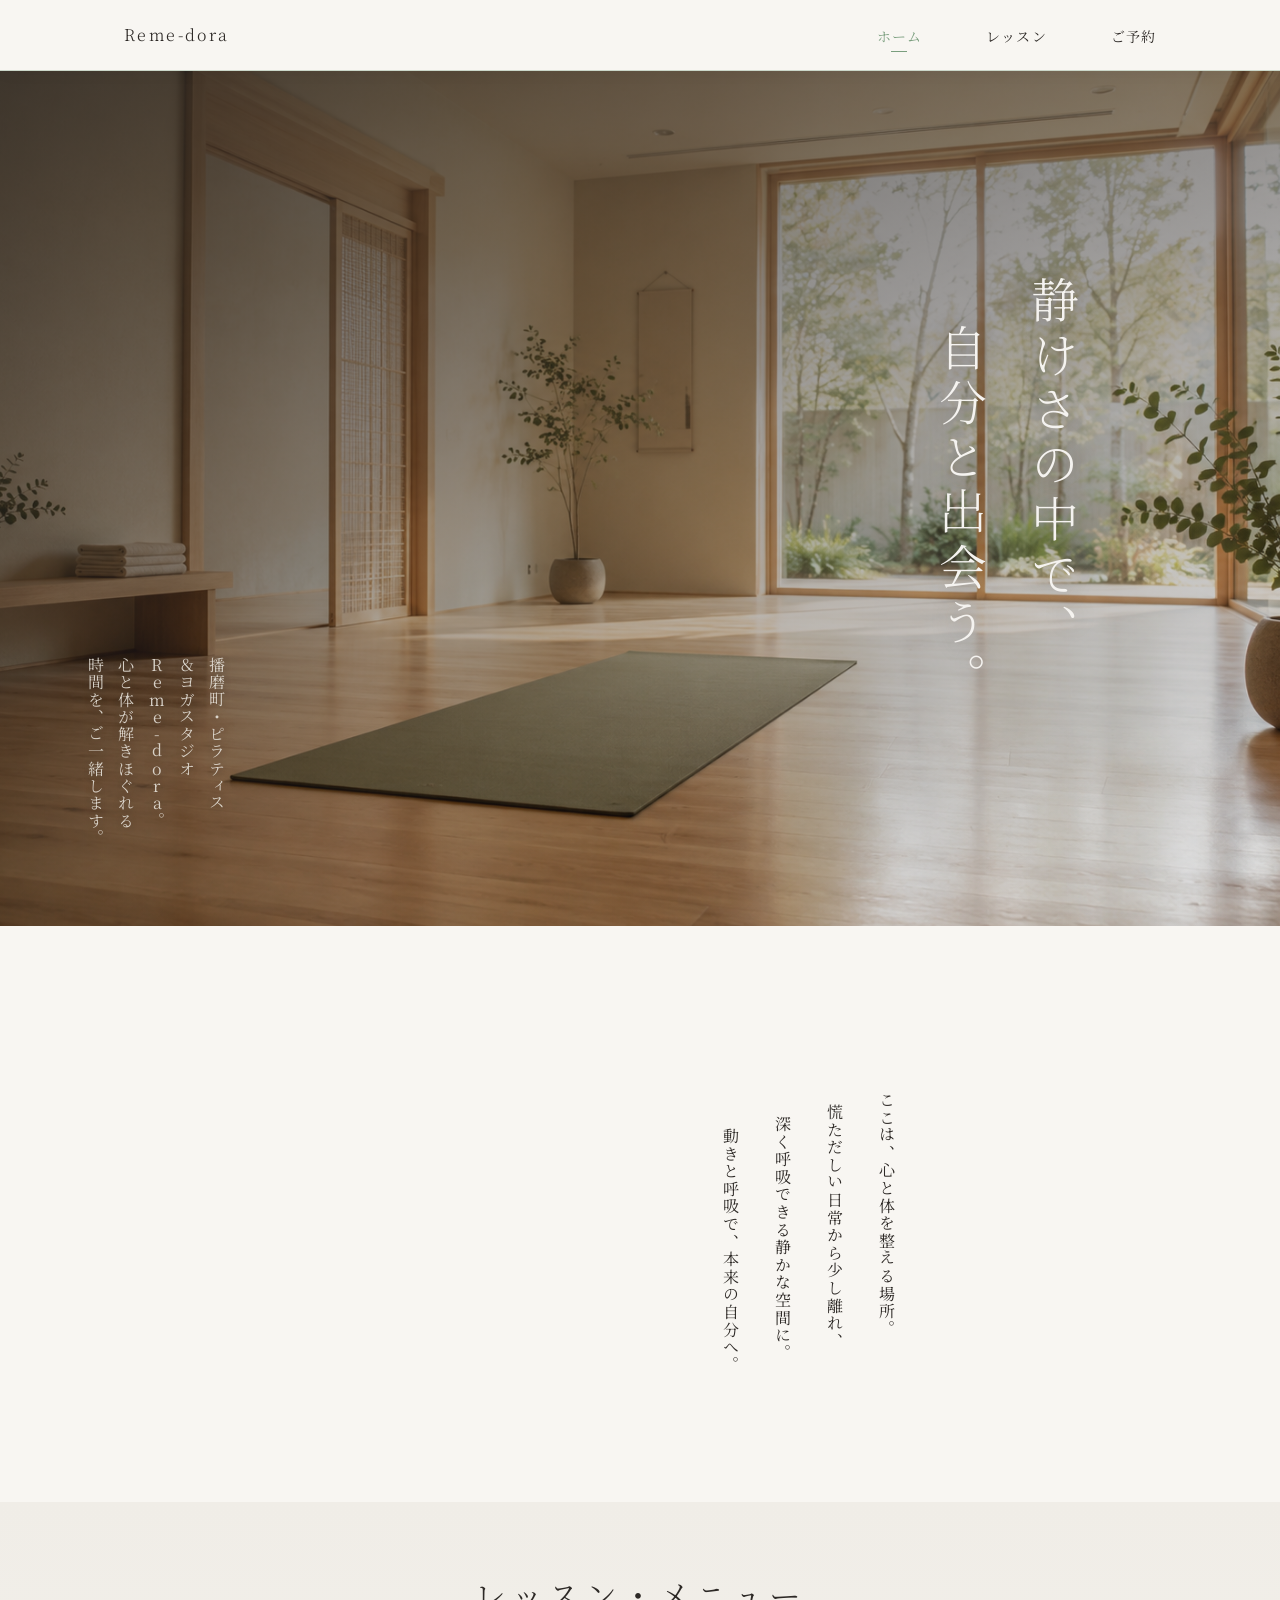
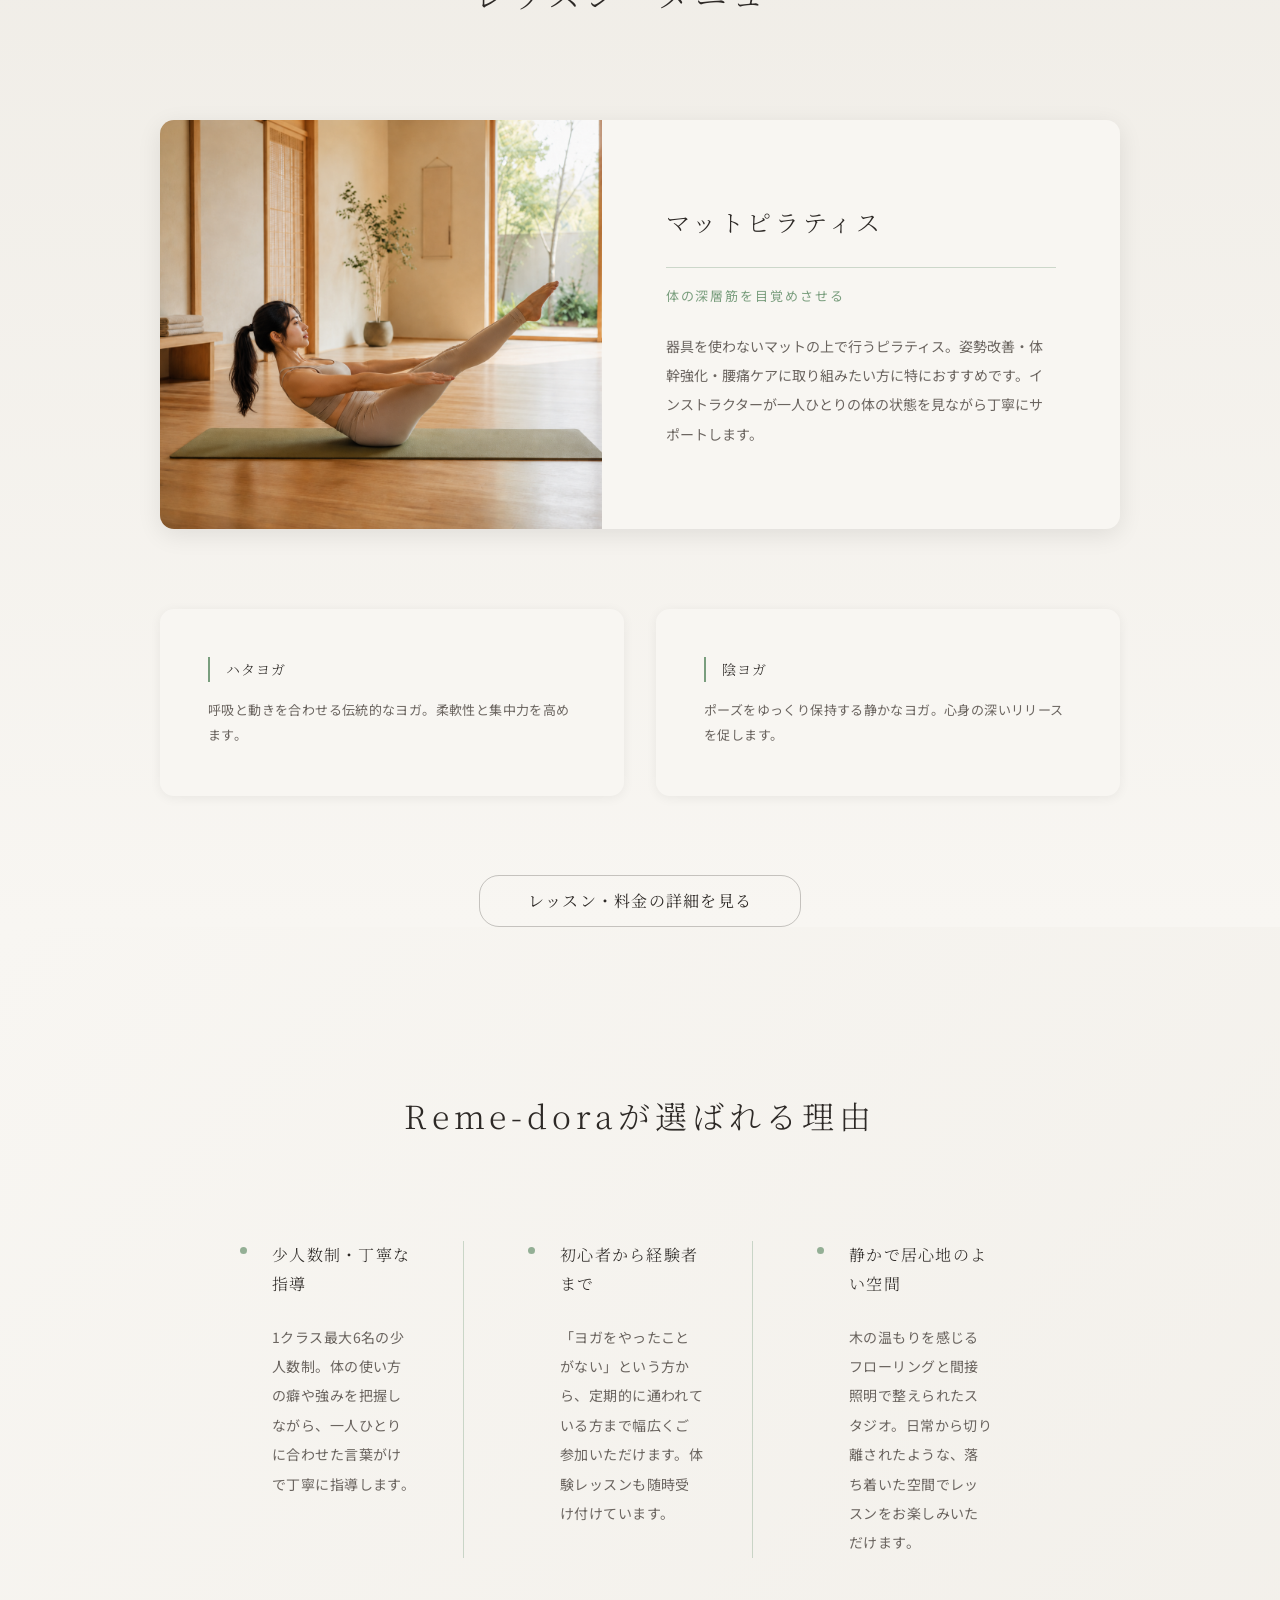
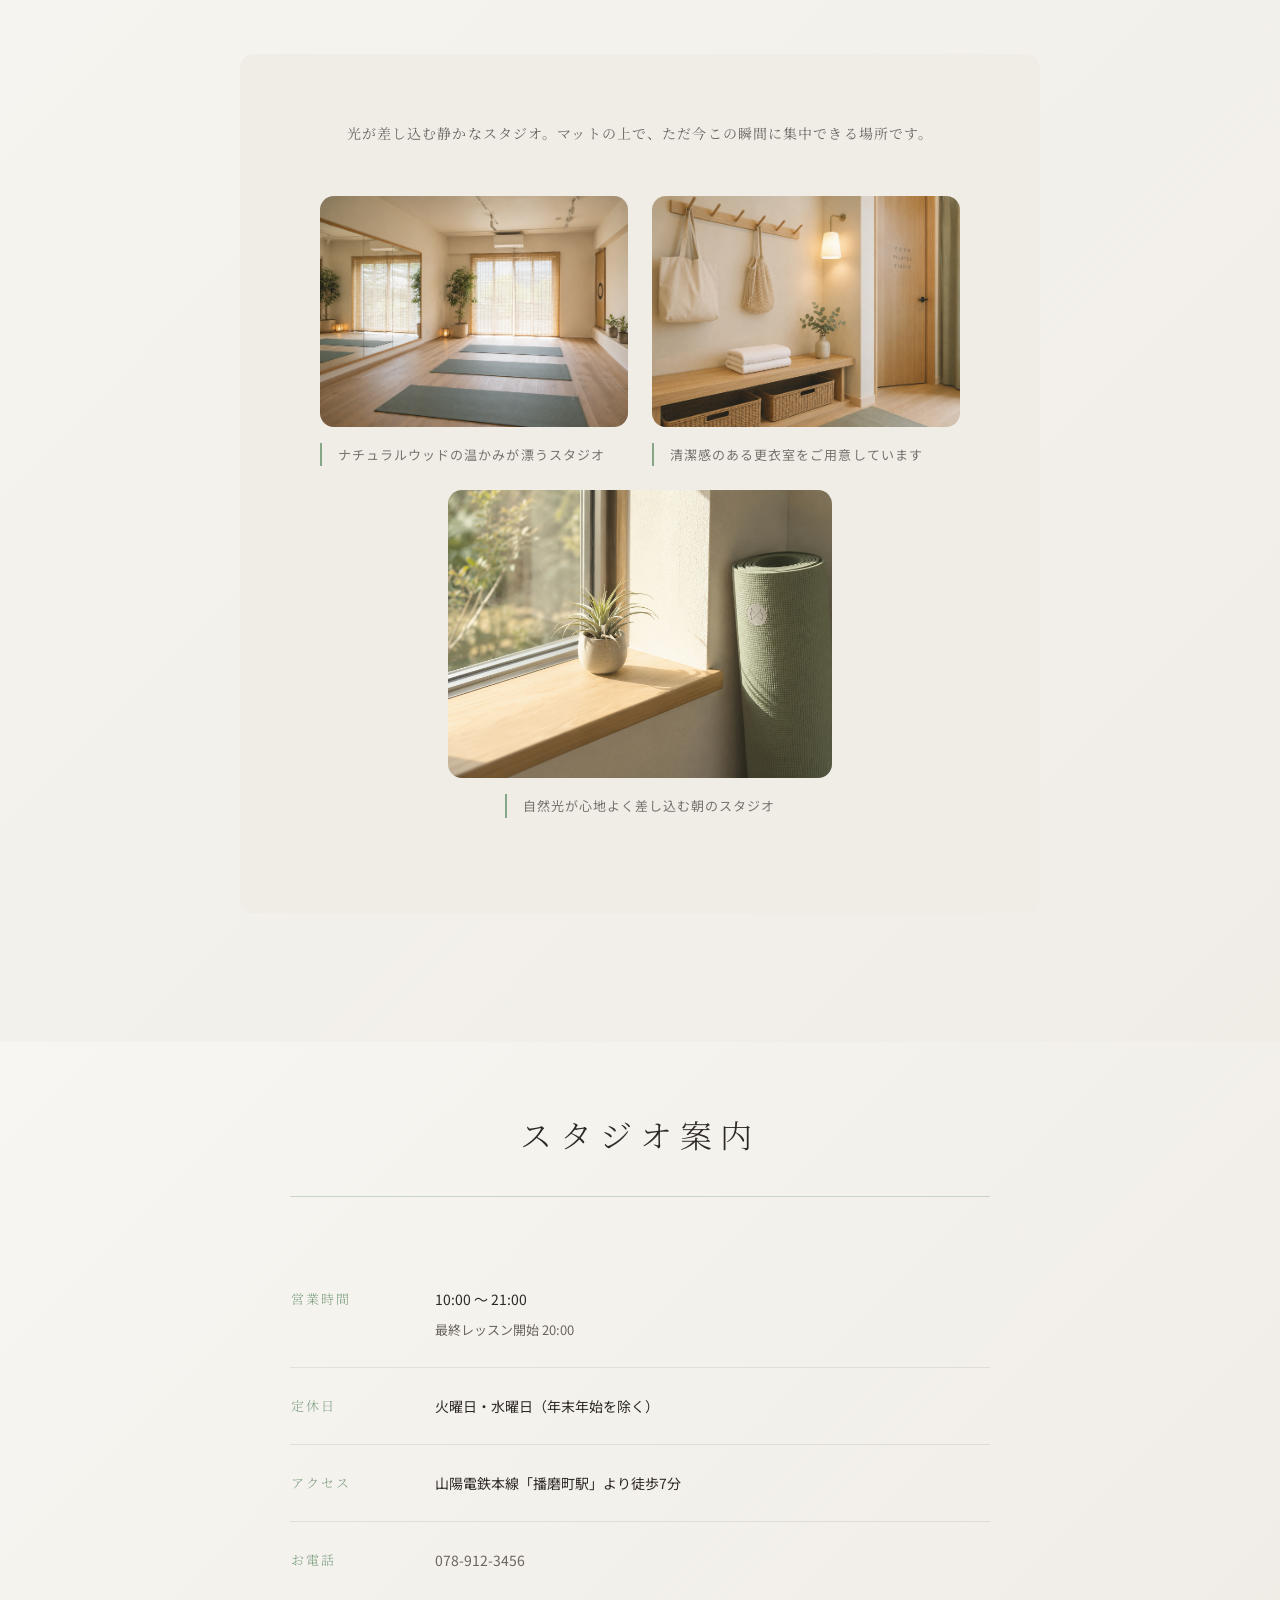
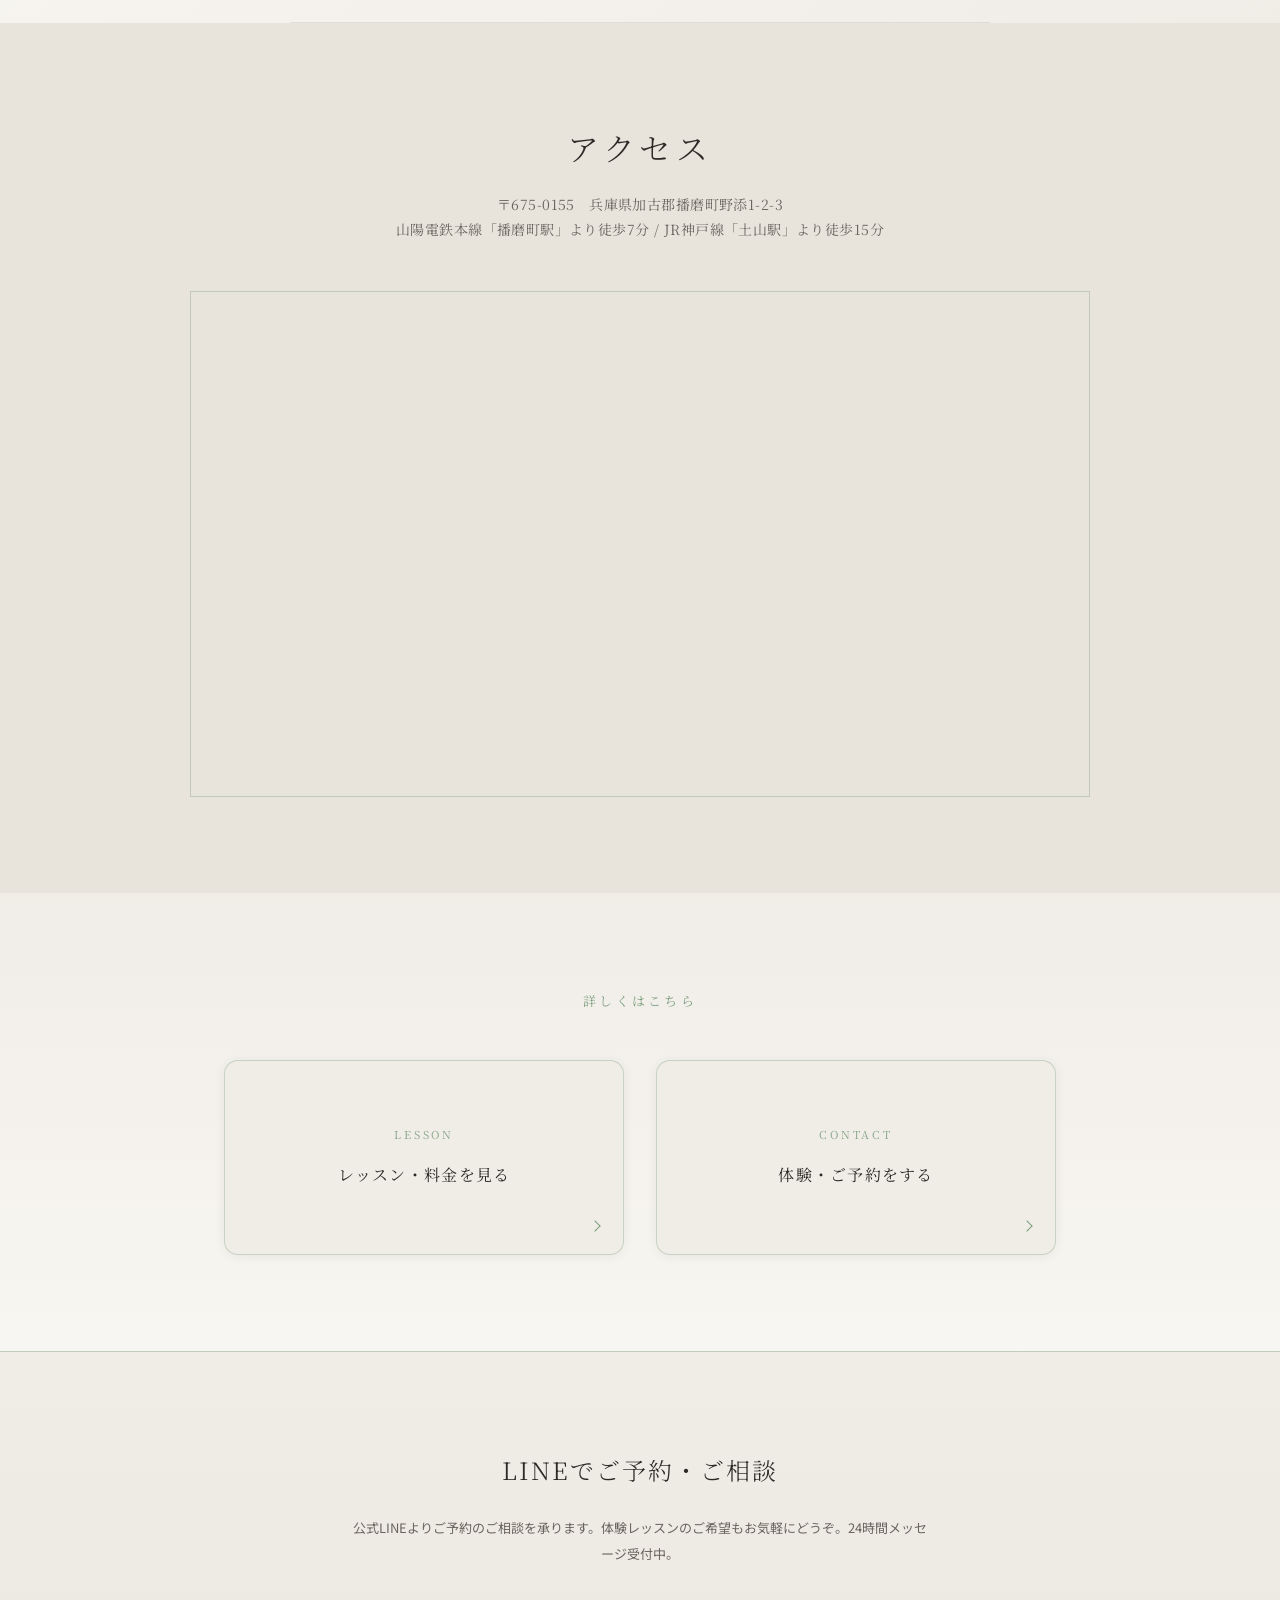
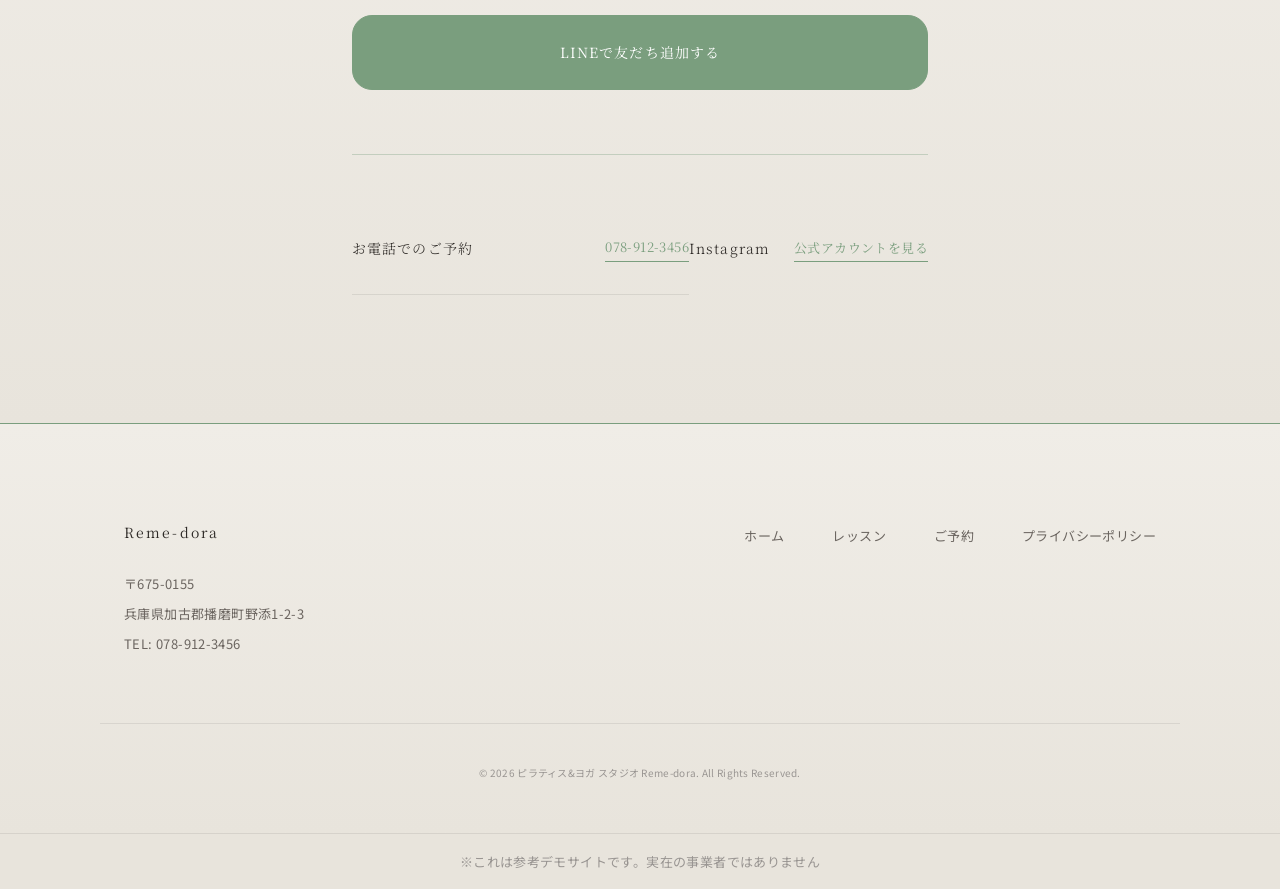
==== commit a9430dca: "Add files via upload" ====
--- a/index.html
+++ b/index.html
@@ -6,12 +6,12 @@
 
   <title>ホーム | ピラティス&ヨガ スタジオ Reme-dora</title>
 
-  <meta name="description" content="明石のピラティス・ヨガスタジオ「Reme-dora」。少人数制で丁寧な指導が受けられます。初心者歓迎。JR明石駅より徒歩7分。">
+  <meta name="description" content="播磨町のピラティス・ヨガスタジオ「Reme-dora」。少人数制で丁寧な指導が受けられます。初心者歓迎。山陽電鉄「播磨町駅」より徒歩7分。">
 
   <link rel="canonical" href="https://example.com/">
 
   <meta property="og:title"       content="ホーム | ピラティス&ヨガ スタジオ Reme-dora">
-  <meta property="og:description" content="明石のピラティス・ヨガスタジオ「Reme-dora」。心と体が解きほぐれる時間を。">
+  <meta property="og:description" content="播磨町のピラティス・ヨガスタジオ「Reme-dora」。心と体が解きほぐれる時間を。">
   <meta property="og:type"        content="website">
   <meta property="og:url"         content="https://example.com/">
   <meta property="og:image"       content="https://example.com/assets/images/ogp.jpg">
@@ -86,7 +86,7 @@
           <h1 class="p-home-hero__title"><span>静けさの中で、</span><br><span>自分と出会う。</span></h1>
         </div>
       </div>
-      <p class="p-home-hero__sub">明石・ピラティス＆ヨガスタジオ Reme-dora。心と体が解きほぐれる時間を、ご一緒します。</p>
+      <p class="p-home-hero__sub"><span>播磨町・ピラティス</span><br><span>＆ヨガスタジオ</span><br><span>Reme-dora。</span><br><span>心と体が解きほぐれる</span><br><span>時間を、ご一緒します。</span></p>
     </section>
     <!-- SECTION END: First View -->
 
@@ -224,7 +224,7 @@
             </tr>
             <tr>
               <th scope="row">アクセス</th>
-              <td>JR神戸線「明石駅」より徒歩7分</td>
+              <td>山陽電鉄本線「播磨町駅」より徒歩7分</td>
             </tr>
             <tr>
               <th scope="row">お電話</th>
@@ -243,8 +243,8 @@
       <div class="p-home-map__inner u-reveal">
         <h2 class="p-home-map__title" data-anim="fade-up">アクセス</h2>
         <p class="p-home-map__address" data-anim="fade-up" data-anim-delay="1">
-          〒673-0892　兵庫県明石市本町1-5-8<br>
-          JR神戸線「明石駅」より徒歩7分 / 山陽電鉄「山陽明石駅」より徒歩5分
+          〒675-0155　兵庫県加古郡播磨町野添1-2-3<br>
+          山陽電鉄本線「播磨町駅」より徒歩7分 / JR神戸線「土山駅」より徒歩15分
         </p>
         <div class="c-map-wrap" data-anim="fade-in" data-anim-delay="2">
           <iframe
@@ -321,8 +321,8 @@
       <div class="l-footer-info">
         <span class="l-footer__logo">Reme-dora</span>
         <p class="l-footer__address">
-          〒673-0892<br>
-          兵庫県明石市本町1-5-8<br>
+          〒675-0155<br>
+          兵庫県加古郡播磨町野添1-2-3<br>
           TEL: <a href="tel:0789123456" class="l-footer__tel">
             078-912-3456
           </a>
@@ -347,4 +347,4 @@
 
   <script src="assets/js/main.js"></script>
 </body>
-</html>
+</html>
--- a/assets/css/pages.css
+++ b/assets/css/pages.css
@@ -837,7 +837,7 @@
 .site--yoga-demo .p-home-hero__content {
   display: flex;
   flex-direction: column;
-  align-items: flex-start;
+  align-items: flex-end;
   padding: var(--space-10) var(--space-6);
 }
 
@@ -853,7 +853,8 @@
 
 .site--yoga-demo .p-home-hero__title {
   writing-mode: vertical-rl;
-  font-size: 2rem;
+  white-space: nowrap;
+  font-size: 2.125rem;
   letter-spacing: 0.14em;
   line-height: 2;
   height: 20rem;
@@ -872,16 +873,21 @@
 .site--yoga-demo .p-home-hero__sub {
   position: absolute;
   bottom: var(--space-8);
-  right: var(--space-6);
-  max-width: 22rem;
+  left: var(--space-6);
+  writing-mode: vertical-rl;
+  text-orientation: upright;
+  max-width: none;
   font-size: var(--font-size-sm);
   letter-spacing: var(--letter-spacing-base);
-  line-height: 2.2;
-  text-align: right;
+  line-height: 1.9;
   opacity: 0.88;
   text-shadow: 0 1px 8px rgba(45, 41, 38, 0.4);
 }
 
+.site--yoga-demo .p-home-hero__sub span {
+  display: inline-block;
+}
+
 @media (min-width: 48rem) {
   .site--yoga-demo .p-home-hero {
     min-height: 95vh;
@@ -892,16 +898,15 @@
   }
 
   .site--yoga-demo .p-home-hero__title {
-    font-size: 2.75rem;
+    font-size: 3rem;
     line-height: 1.9;
-    height: 27rem;
+    height: 28rem;
   }
 
   .site--yoga-demo .p-home-hero__sub {
     font-size: var(--font-size-base);
     bottom: var(--space-10);
-    right: var(--space-10);
-    max-width: 28rem;
+    left: var(--space-10);
   }
 }
 
@@ -1829,7 +1834,7 @@
 ----------------------------------------------- */
 .site--yoga-demo .p-contact-methods {
   background-color: var(--color-bg);
-  padding-block: var(--space-10) var(--space-14);
+  padding-block: var(--space-8) var(--space-12);
   padding-inline: var(--space-4);
 }
 
@@ -1842,7 +1847,6 @@
   color: var(--color-text-sub);
   max-width: 30rem;
   margin-inline: auto;
-  margin-top: var(--space-8);
   margin-bottom: var(--space-10);
   line-height: 2.3;
   letter-spacing: var(--letter-spacing-base);
@@ -1880,7 +1884,7 @@
   font-size: var(--font-size-xs);
   line-height: 2.1;
   color: var(--color-text-sub);
-  margin-bottom: var(--space-5);
+  margin-bottom: var(--space-6);
 }
 
 .site--yoga-demo .c-contact-card__btn {
@@ -2132,4 +2136,4 @@
   border-top: 1px solid var(--color-border-light);
   letter-spacing: var(--letter-spacing-tight);
   margin: 0;
-}
+}
